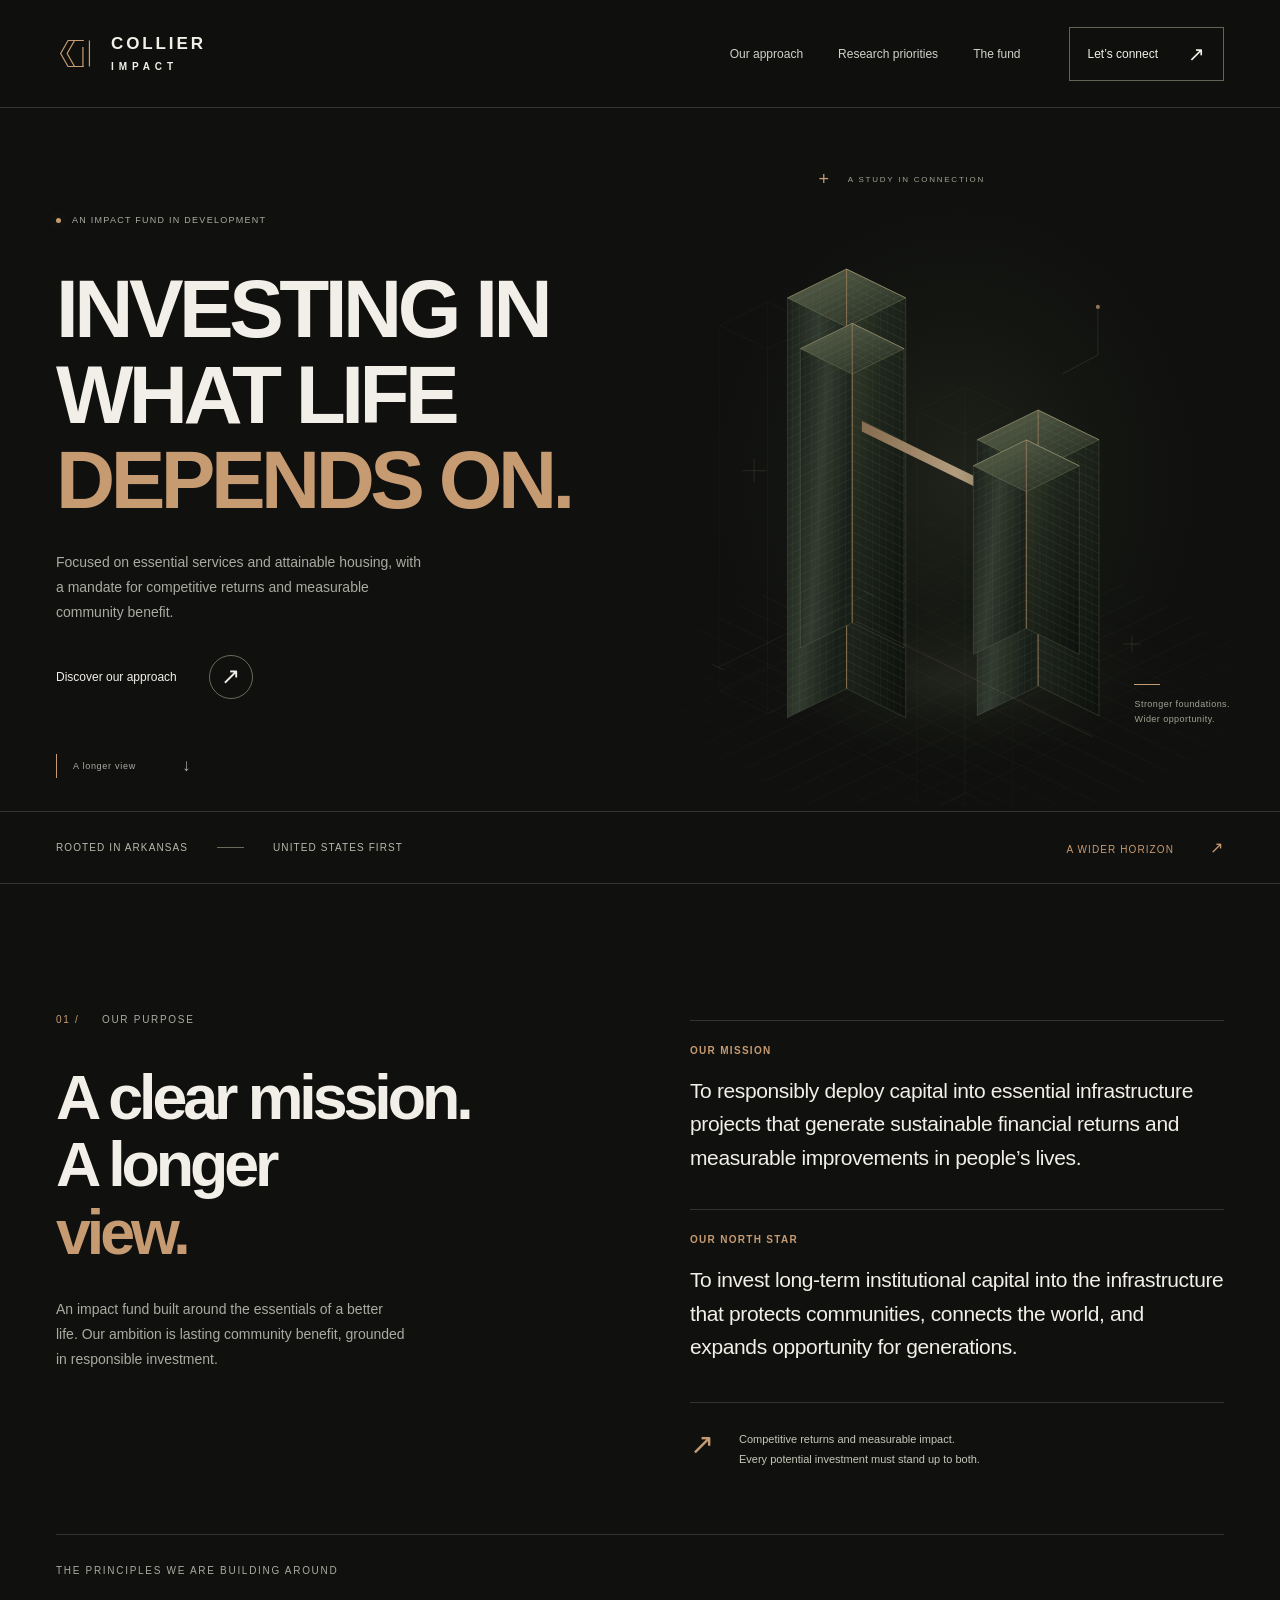
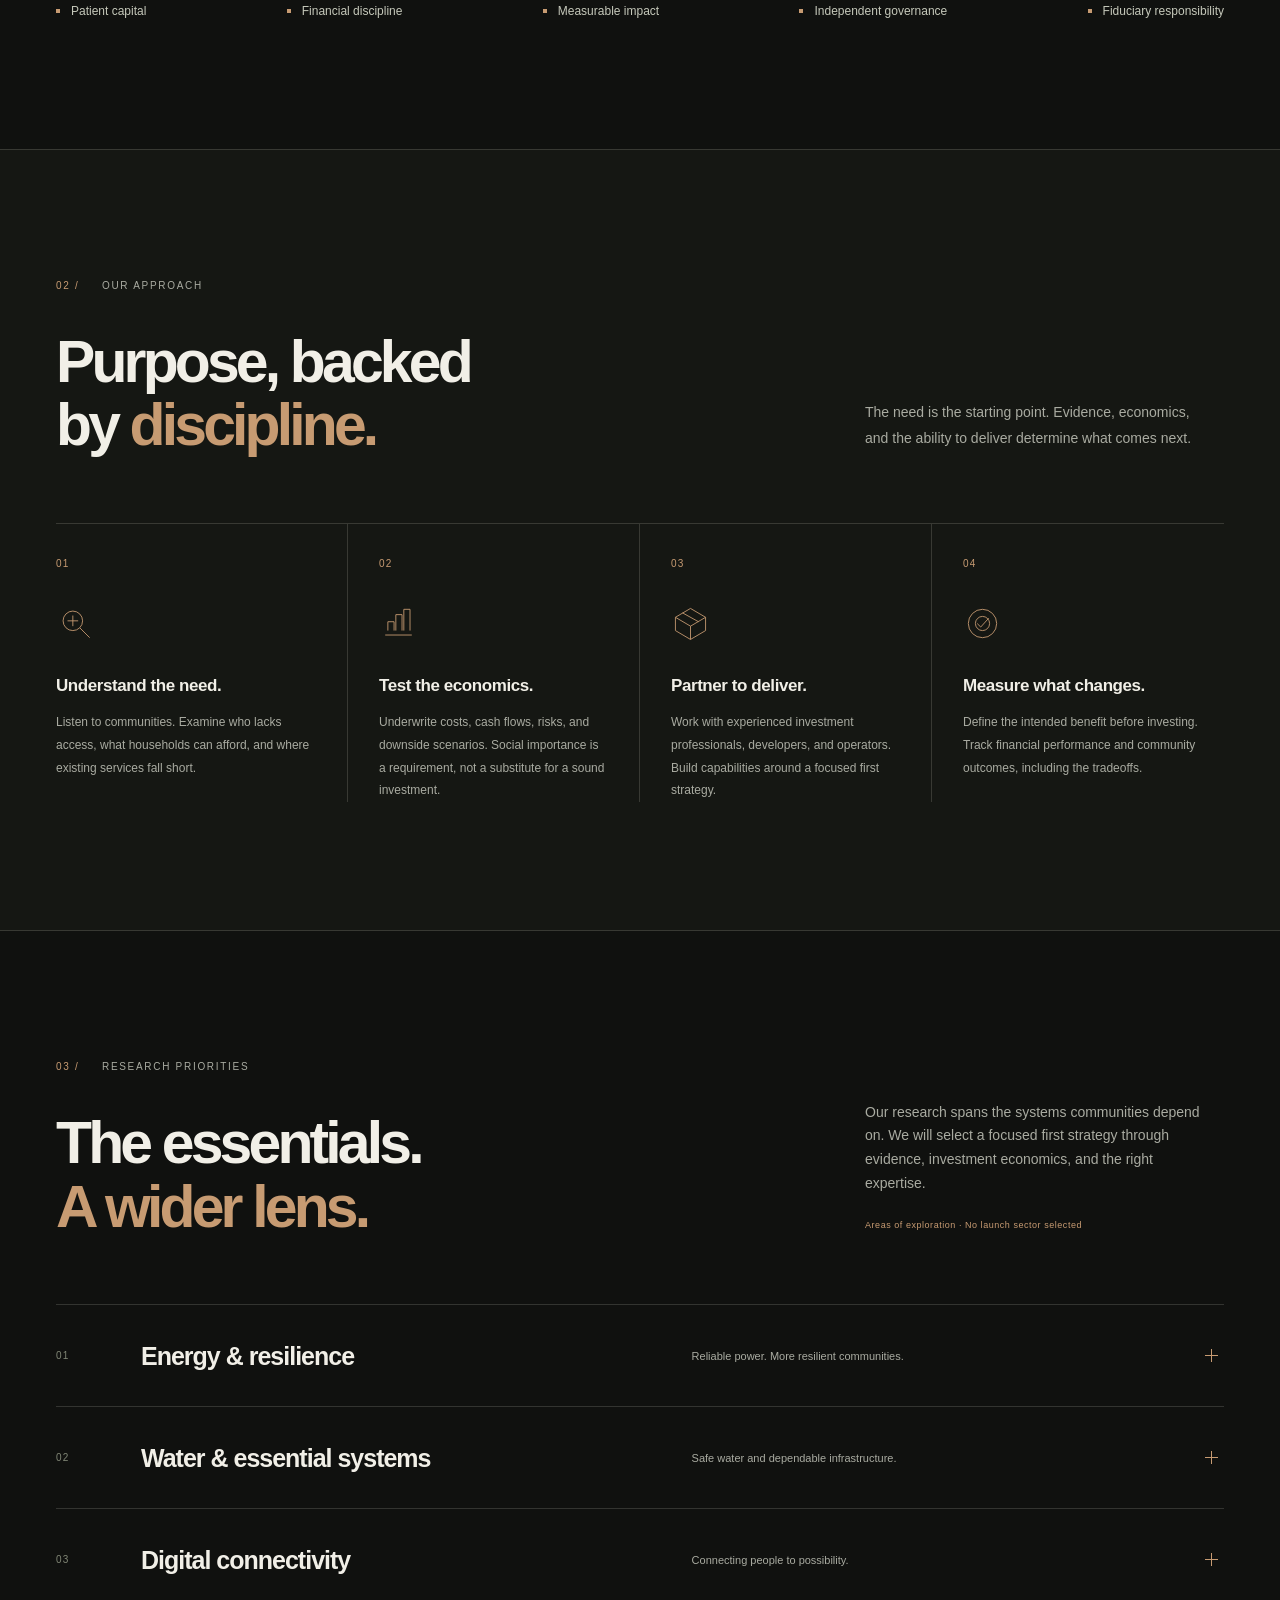
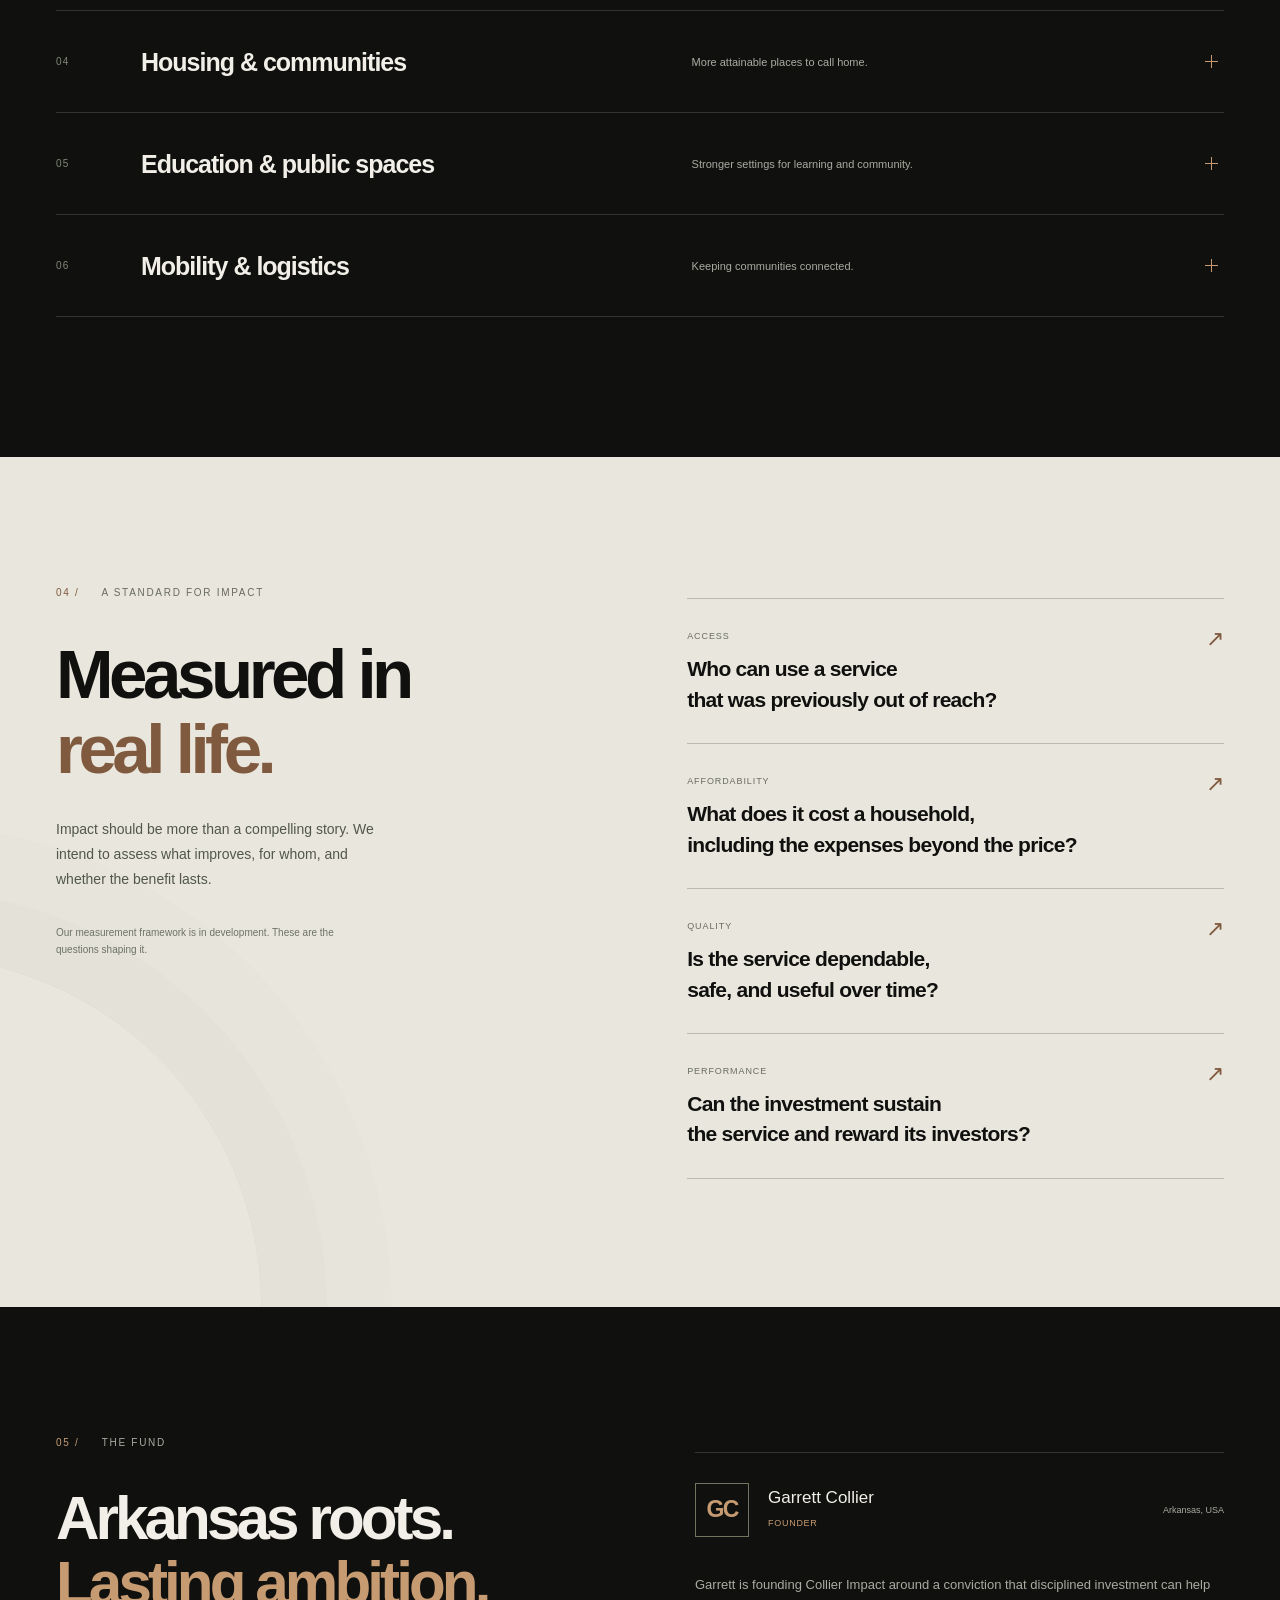
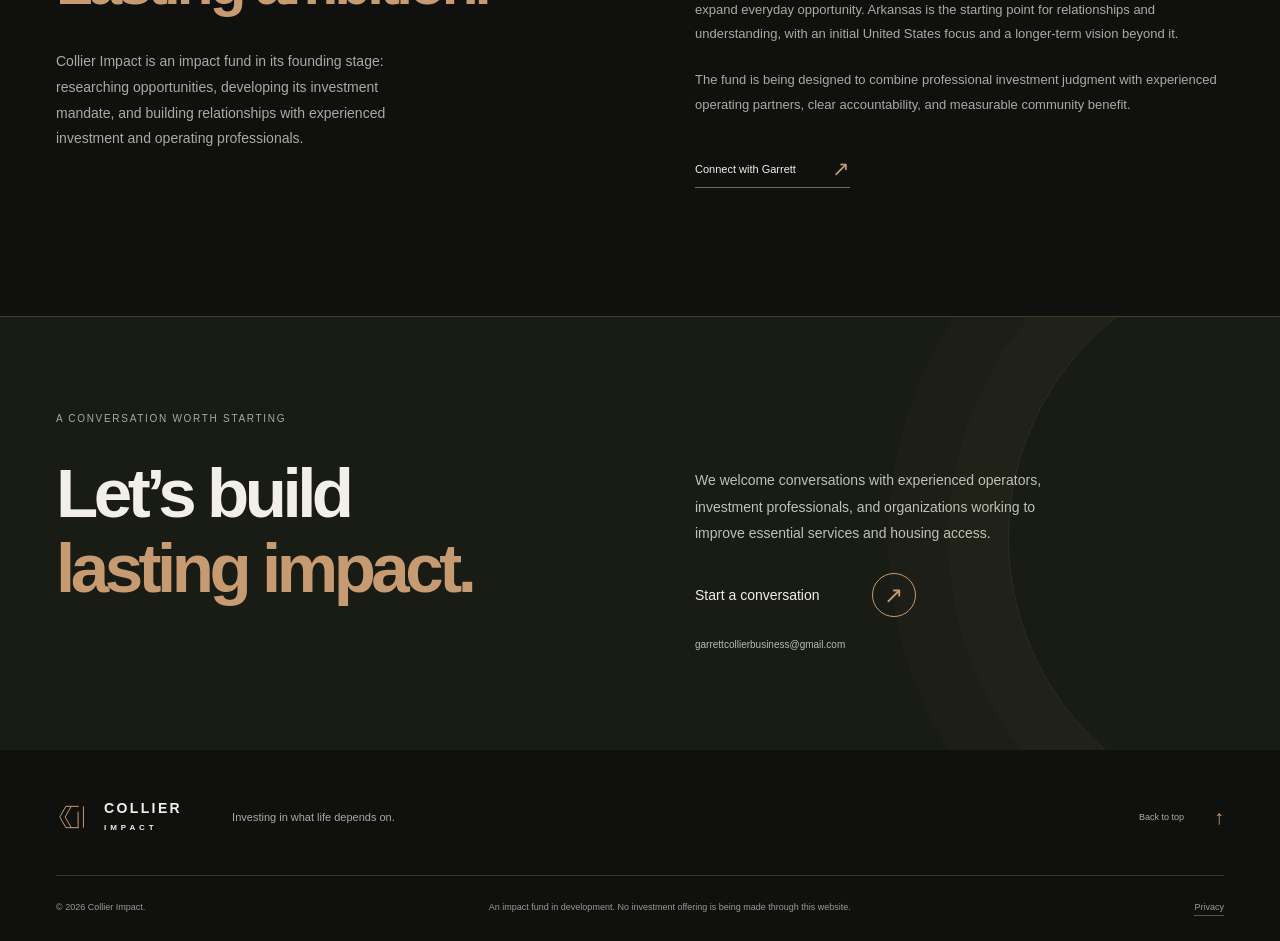
==== index.html @ ae06abd8 "Build Collier Impact website and GitHub Pages deployment" ====
<!doctype html>
<html lang="en">
<head>
  <meta charset="utf-8">
  <meta name="viewport" content="width=device-width, initial-scale=1">
  <meta name="theme-color" content="#10110f">
  <title>Collier Impact — Investing in what life depends on</title>
  <meta name="description" content="Collier Impact is an impact fund in development, focused on essential infrastructure and attainable housing, with competitive financial returns and measurable community benefit.">
  <link rel="canonical" href="https://collierimpact.com/">
  <meta property="og:type" content="website">
  <meta property="og:url" content="https://collierimpact.com/">
  <meta property="og:title" content="Collier Impact — Investing in what life depends on">
  <meta property="og:description" content="An impact fund in development. Investing in essential infrastructure and attainable housing for competitive returns and measurable impact.">
  <meta property="og:image" content="https://collierimpact.com/assets/social-card.png">
  <meta property="og:image:alt" content="Collier Impact. Investing in what life depends on.">
  <meta name="twitter:card" content="summary_large_image">
  <link rel="icon" type="image/svg+xml" href="assets/favicon.svg">
  <link rel="stylesheet" href="assets/site.css?v=3">
  <script src="assets/site.js" defer></script>
</head>
<body class="impact-fund">
  <a class="skip-link" href="#main">Skip to content</a>
  <header class="site-header">
    <div class="shell header-inner">
      <a class="brand" href="#top" aria-label="Collier Impact home">
        <svg class="brand-mark" viewBox="0 0 42 42" aria-hidden="true"><path d="M30 7H13L5 21l8 14h17M20 7l-8 14 8 14M29 14v21M36 7v28"/></svg>
        <span class="brand-name">COLLIER<span>IMPACT</span></span>
      </a>
      <button class="menu-toggle" type="button" aria-expanded="false" aria-controls="navigation"><span>Menu</span><span class="menu-lines" aria-hidden="true"></span></button>
      <nav class="navigation" id="navigation" aria-label="Main navigation">
        <a href="#approach">Our approach</a>
        <a href="#priorities">Research priorities</a>
        <a href="#firm">The fund</a>
        <a class="nav-contact" href="#connect">Let’s connect <span aria-hidden="true">↗</span></a>
      </nav>
    </div>
  </header>

  <main id="main">
    <section class="hero" id="top" aria-labelledby="hero-title">
      <div class="shell hero-layout">
        <div class="hero-copy">
          <p class="eyebrow stage-label"><span class="status-dot" aria-hidden="true"></span>An impact fund in development</p>
          <h1 id="hero-title">Investing in<br>what life<br><em>depends on.</em></h1>
          <p class="hero-description">Focused on essential services and attainable housing, with a mandate for competitive returns and measurable community benefit.</p>
          <a class="text-cta" href="#approach">Discover our approach <span class="arrow-circle" aria-hidden="true">↗</span></a>
        </div>
        <div class="hero-art" aria-hidden="true">
          <div class="art-label"><span class="tiny-cross">+</span> A STUDY IN CONNECTION</div>
          <img src="assets/connected-systems.svg" alt="" width="840" height="1000" fetchpriority="high">
          <div class="art-caption"><span>Stronger foundations.</span><span>Wider opportunity.</span></div>
        </div>
        <a class="scroll-cue" href="#conviction"><span class="scroll-line" aria-hidden="true"></span> A longer view <span aria-hidden="true">↓</span></a>
      </div>
    </section>

    <div class="geography-strip"><div class="shell geography-inner"><span>Rooted in Arkansas</span><span class="strip-divider" aria-hidden="true"></span><span>United States first</span><span class="strip-end">A wider horizon <span aria-hidden="true">↗</span></span></div></div>

    <section class="section conviction shell" id="conviction" aria-labelledby="conviction-title">
      <div class="section-intro reveal"><p class="eyebrow"><span class="section-index">01 /</span> Our purpose</p><h2 id="conviction-title">A clear mission.<br>A longer<br><em>view.</em></h2><p class="purpose-intro">An impact fund built around the essentials of a better life. Our ambition is lasting community benefit, grounded in responsible investment.</p></div>
      <div class="purpose-statements reveal">
        <div class="purpose-statement"><h3>Our mission</h3><p>To responsibly deploy capital into essential infrastructure projects that generate sustainable financial returns and measurable improvements in people’s lives.</p></div>
        <div class="purpose-statement"><h3>Our North Star</h3><p>To invest long-term institutional capital into the infrastructure that protects communities, connects the world, and expands opportunity for generations.</p></div>
        <div class="conviction-note"><span aria-hidden="true">↗</span><p>Competitive returns and measurable impact.<br>Every potential investment must stand up to both.</p></div>
      </div>
      <div class="principles reveal" aria-label="Founding investment principles"><p class="eyebrow">The principles we are building around</p><ul><li>Patient capital</li><li>Financial discipline</li><li>Measurable impact</li><li>Independent governance</li><li>Fiduciary responsibility</li></ul></div>
    </section>

    <section class="approach section" id="approach" aria-labelledby="approach-title">
      <div class="shell">
        <div class="section-heading reveal"><div><p class="eyebrow"><span class="section-index">02 /</span> Our approach</p><h2 id="approach-title">Purpose, backed<br>by <em>discipline.</em></h2></div><p class="section-description">The need is the starting point. Evidence, economics, and the ability to deliver determine what comes next.</p></div>
        <div class="approach-grid">
          <article class="approach-step reveal"><span class="step-number">01</span><div class="step-icon" aria-hidden="true"><svg viewBox="0 0 44 44"><circle cx="19" cy="19" r="11"/><path d="m27 27 11 11M19 13v12M13 19h12"/></svg></div><h3>Understand the need.</h3><p>Listen to communities. Examine who lacks access, what households can afford, and where existing services fall short.</p></article>
          <article class="approach-step reveal"><span class="step-number">02</span><div class="step-icon" aria-hidden="true"><svg viewBox="0 0 44 44"><path d="M7 35h30M10 30V20h7v10M19 30V12h7v18M28 30V6h7v24"/></svg></div><h3>Test the economics.</h3><p>Underwrite costs, cash flows, risks, and downside scenarios. Social importance is a requirement, not a substitute for a sound investment.</p></article>
          <article class="approach-step reveal"><span class="step-number">03</span><div class="step-icon" aria-hidden="true"><svg viewBox="0 0 44 44"><path d="m22 5 17 10v15L22 40 5 30V15ZM5 15l17 10 17-10M22 25v15M13 10l18 10"/></svg></div><h3>Partner to deliver.</h3><p>Work with experienced investment professionals, developers, and operators. Build capabilities around a focused first strategy.</p></article>
          <article class="approach-step reveal"><span class="step-number">04</span><div class="step-icon" aria-hidden="true"><svg viewBox="0 0 44 44"><circle cx="22" cy="22" r="16"/><circle cx="22" cy="22" r="8"/><path d="m16 22 4 4 9-10"/></svg></div><h3>Measure what changes.</h3><p>Define the intended benefit before investing. Track financial performance and community outcomes, including the tradeoffs.</p></article>
        </div>
      </div>
    </section>

    <section class="research section shell" id="priorities" aria-labelledby="research-title">
      <div class="section-heading reveal"><div><p class="eyebrow"><span class="section-index">03 /</span> Research priorities</p><h2 id="research-title">The essentials.<br><em>A wider lens.</em></h2></div><div class="section-description"><p>Our research spans the systems communities depend on. We will select a focused first strategy through evidence, investment economics, and the right expertise.</p><span class="small-note">Areas of exploration · No launch sector selected</span></div></div>
      <div class="priority-list reveal">
        <details class="priority"><summary><span class="priority-number">01</span><h3>Energy &amp; resilience</h3><span class="priority-description">Reliable power. More resilient communities.</span><span class="expand-icon" aria-hidden="true"></span></summary><div class="priority-detail"><p>Exploring energy and grid-support assets that can improve reliability, strengthen resilience, and make essential power more accessible.</p><p><span>Potential impact measures</span>Service continuity, household energy burden, and access to reliable electricity.</p></div></details>
        <details class="priority"><summary><span class="priority-number">02</span><h3>Water &amp; essential systems</h3><span class="priority-description">Safe water and dependable infrastructure.</span><span class="expand-icon" aria-hidden="true"></span></summary><div class="priority-detail"><p>Examining drinking water, wastewater, stormwater, and resilience systems, with attention to the operating and contracting models that support lasting service.</p><p><span>Potential impact measures</span>Households served, service quality, system reliability, and customer costs.</p></div></details>
        <details class="priority"><summary><span class="priority-number">03</span><h3>Digital connectivity</h3><span class="priority-description">Connecting people to possibility.</span><span class="expand-icon" aria-hidden="true"></span></summary><div class="priority-detail"><p>Researching broadband and related connectivity infrastructure that can close service gaps and connect households to work, education, and opportunity.</p><p><span>Potential impact measures</span>Previously unserved households connected, service affordability, and reliable performance.</p></div></details>
        <details class="priority"><summary><span class="priority-number">04</span><h3>Housing &amp; communities</h3><span class="priority-description">More attainable places to call home.</span><span class="expand-icon" aria-hidden="true"></span></summary><div class="priority-detail"><p>Testing approaches to attainable housing, including rehabilitation, repeatable home designs, and practical construction methods, against local household purchasing capacity.</p><p><span>Potential impact measures</span>Total cost of ownership, access to homeownership, housing quality, and household affordability.</p></div></details>
        <details class="priority"><summary><span class="priority-number">05</span><h3>Education &amp; public spaces</h3><span class="priority-description">Stronger settings for learning and community.</span><span class="expand-icon" aria-hidden="true"></span></summary><div class="priority-detail"><p>Considering education, school safety, and community infrastructure where viable partnerships can support better, more dependable places to learn and gather.</p><p><span>Potential impact measures</span>Access, facility condition, service continuity, and clearly defined safety improvements.</p></div></details>
        <details class="priority"><summary><span class="priority-number">06</span><h3>Mobility &amp; logistics</h3><span class="priority-description">Keeping communities connected.</span><span class="expand-icon" aria-hidden="true"></span></summary><div class="priority-detail"><p>Exploring transportation and logistics infrastructure that connects people, essential goods, and economic activity, with careful attention to scale and delivery requirements.</p><p><span>Potential impact measures</span>Service access, reliability, travel or delivery costs, and connections to essential destinations.</p></div></details>
      </div>
    </section>

    <section class="outcomes section" aria-labelledby="outcomes-title">
      <div class="shell outcomes-layout">
        <div class="reveal"><p class="eyebrow"><span class="section-index">04 /</span> A standard for impact</p><h2 id="outcomes-title">Measured in<br><em>real life.</em></h2><p class="outcomes-intro">Impact should be more than a compelling story. We intend to assess what improves, for whom, and whether the benefit lasts.</p><p class="outcomes-footnote">Our measurement framework is in development. These are the questions shaping it.</p></div>
        <div class="outcome-list reveal">
          <div class="outcome"><span>Access</span><h3>Who can use a service<br>that was previously out of reach?</h3><span aria-hidden="true">↗</span></div>
          <div class="outcome"><span>Affordability</span><h3>What does it cost a household,<br>including the expenses beyond the price?</h3><span aria-hidden="true">↗</span></div>
          <div class="outcome"><span>Quality</span><h3>Is the service dependable,<br>safe, and useful over time?</h3><span aria-hidden="true">↗</span></div>
          <div class="outcome"><span>Performance</span><h3>Can the investment sustain<br>the service and reward its investors?</h3><span aria-hidden="true">↗</span></div>
        </div>
      </div>
    </section>

    <section class="firm section shell" id="firm" aria-labelledby="firm-title">
      <div class="firm-intro reveal"><p class="eyebrow"><span class="section-index">05 /</span> The fund</p><h2 id="firm-title">Arkansas roots.<br><em>Lasting ambition.</em></h2><p>Collier Impact is an impact fund in its founding stage: researching opportunities, developing its investment mandate, and building relationships with experienced investment and operating professionals.</p></div>
      <div class="founder reveal"><div class="founder-top"><span class="founder-monogram" aria-hidden="true">GC</span><div><p class="founder-name">Garrett Collier</p><p class="founder-role">Founder</p></div><span class="founder-location">Arkansas, USA</span></div><p>Garrett is founding Collier Impact around a conviction that disciplined investment can help expand everyday opportunity. Arkansas is the starting point for relationships and understanding, with an initial United States focus and a longer-term vision beyond it.</p><p>The fund is being designed to combine professional investment judgment with experienced operating partners, clear accountability, and measurable community benefit.</p><a class="inline-link" href="mailto:garrettcollierbusiness@gmail.com?subject=Collier%20Impact%20%E2%80%94%20Introduction">Connect with Garrett <span aria-hidden="true">↗</span></a></div>
    </section>

    <section class="connect" id="connect" aria-labelledby="connect-title"><div class="shell connect-inner reveal"><div><p class="eyebrow">A conversation worth starting</p><h2 id="connect-title">Let’s build<br><em>lasting impact.</em></h2></div><div class="connect-copy"><p>We welcome conversations with experienced operators, investment professionals, and organizations working to improve essential services and housing access.</p><a class="text-cta" href="mailto:garrettcollierbusiness@gmail.com?subject=Collier%20Impact%20%E2%80%94%20Introduction">Start a conversation <span class="arrow-circle" aria-hidden="true">↗</span></a><a class="contact-address" href="mailto:garrettcollierbusiness@gmail.com">garrettcollierbusiness@gmail.com</a></div></div></section>
  </main>

  <footer class="site-footer"><div class="shell"><div class="footer-top"><a class="brand" href="#top" aria-label="Collier Impact home"><svg class="brand-mark" viewBox="0 0 42 42" aria-hidden="true"><path d="M30 7H13L5 21l8 14h17M20 7l-8 14 8 14M29 14v21M36 7v28"/></svg><span class="brand-name">COLLIER<span>IMPACT</span></span></a><p>Investing in what life depends on.</p><a class="back-top" href="#top">Back to top <span aria-hidden="true">↑</span></a></div><div class="footer-bottom"><p>© <span data-year>2026</span> Collier Impact.</p><p>An impact fund in development. No investment offering is being made through this website.</p><a href="privacy.html">Privacy</a></div></div></footer>
</body>
</html>
---- assets/site.css ----
@charset "UTF-8";

:root{--bg:#10110f;--panel:#151713;--paper:#e9e6dd;--text:#f1efe7;--muted:#a9aba1;--accent:#c79b72;--line:rgba(235,235,217,.16);--serif:Georgia,"Times New Roman",serif;--sans:"Helvetica Neue",Helvetica,Arial,sans-serif;--shell:1280px}
*{box-sizing:border-box}html{scroll-behavior:smooth;scroll-padding-top:105px}body{margin:0;background:var(--bg);color:var(--text);font-family:var(--sans);font-size:16px;-webkit-font-smoothing:antialiased}::selection{background:var(--accent);color:var(--bg)}a{color:inherit;text-decoration:none}button{font:inherit}button,a,summary{-webkit-tap-highlight-color:transparent}button:focus-visible,a:focus-visible,summary:focus-visible{outline:2px solid var(--accent);outline-offset:7px}img,svg{display:block;max-width:100%}p,h1,h2,h3{margin-top:0}p{line-height:1.7}h1,h2{font-family:var(--serif);font-weight:400;letter-spacing:-.055em}h1 em,h2 em{font-weight:400;color:var(--accent)}h2{font-size:clamp(46px,4.6vw,68px);line-height:1.08;margin-bottom:0}h3{font-weight:400}a,button{touch-action:manipulation}.shell{width:min(var(--shell),calc(100% - 112px));margin-inline:auto}.section{padding-block:128px}.eyebrow{font-size:10px;font-weight:500;line-height:1.6;letter-spacing:.17em;text-transform:uppercase;color:var(--muted);margin-bottom:36px}.section-index{color:var(--accent);margin-right:18px}.skip-link{position:fixed;top:12px;left:12px;z-index:100;background:var(--paper);color:var(--bg);padding:14px 20px;transform:translateY(-160%)}.skip-link:focus{transform:translateY(0)}

.site-header{height:108px;position:sticky;top:0;z-index:30;background:rgba(16,17,15,.96);border-bottom:1px solid var(--line);transition:height .25s,background .25s}.header-inner{height:100%;display:flex;align-items:center;justify-content:space-between}.brand{display:inline-flex;gap:16px;align-items:center;flex-shrink:0}.brand-mark{width:39px;height:39px;fill:none;stroke:var(--accent);stroke-width:1.3;stroke-linejoin:miter}.brand-name{font-size:17px;font-weight:500;letter-spacing:.17em;line-height:1.1}.brand-name>span{display:block;font-size:10px;letter-spacing:.49em;margin-top:7px}.navigation{display:flex;align-items:center;gap:35px;font-size:12px}.navigation>a{color:#d1d1c8;transition:color .2s}.navigation>a:hover,.navigation>a[aria-current="location"]{color:var(--accent)}.navigation .nav-contact{border:1px solid #626456;padding:14px 18px;color:var(--text);margin-left:13px;display:flex;gap:30px;align-items:center}.nav-contact:hover{border-color:var(--accent)}.nav-contact span{font-size:20px;font-weight:300}.menu-toggle{display:none}

.hero{position:relative;overflow:hidden}.hero-layout{display:grid;grid-template-columns:1.06fr 1fr;position:relative;min-height:765px}.hero-copy{position:relative;z-index:2;padding-top:70px;padding-bottom:110px}.stage-label{display:flex;align-items:center;gap:11px;font-size:9px;letter-spacing:.14em;margin-bottom:39px}.status-dot{width:5px;height:5px;border-radius:50%;background:var(--accent);box-shadow:0 0 12px #c79b7240}.hero h1{font-size:clamp(74px,7.4vw,108px);line-height:1.025;margin:0 0 29px;letter-spacing:-.055em}.hero h1 em{color:var(--text)}.hero-description{font-size:15px;line-height:1.8;max-width:412px;color:var(--muted);margin-bottom:31px}.text-cta{display:inline-flex;align-items:center;justify-content:space-between;gap:32px;font-size:12px;line-height:1.5;font-weight:500;min-height:48px}.arrow-circle{display:grid;place-items:center;flex-shrink:0;width:44px;height:44px;border:1px solid #6a6b5a;border-radius:50%;font-size:23px;font-weight:300;transition:background .2s,color .2s,transform .2s}.text-cta:hover .arrow-circle{background:var(--accent);border-color:var(--accent);color:var(--bg);transform:rotate(45deg)}.hero-art{position:absolute;right:-70px;top:9px;width:59%;height:calc(100% - 15px);overflow:hidden}.hero-art:after{content:"";position:absolute;inset:0;background:linear-gradient(90deg,var(--bg) 0%,transparent 18%,transparent 90%,var(--bg) 100%);pointer-events:none}.hero-art img{width:100%;height:100%;object-fit:contain;opacity:.94}.art-label{position:absolute;top:52px;left:31%;font-size:8px;letter-spacing:.22em;color:#9fa291;display:flex;align-items:center;gap:17px;z-index:1}.tiny-cross{color:var(--accent);font-size:18px;font-weight:200}.art-caption{position:absolute;bottom:81px;right:64px;display:grid;gap:5px;font-size:9px;letter-spacing:.05em;color:#a1a391;z-index:1}.art-caption:before{content:"";width:26px;height:1px;background:var(--accent);margin-bottom:9px}.scroll-cue{position:absolute;bottom:33px;left:0;display:flex;align-items:center;gap:16px;color:var(--muted);font-size:9px;letter-spacing:.08em;z-index:3}.scroll-cue>span:last-child{font-size:17px;margin-left:30px}.scroll-line{width:1px;height:24px;background:var(--accent)}.geography-strip{border-block:1px solid var(--line)}.geography-inner{display:flex;align-items:center;gap:29px;padding-block:26px;color:#b7b9ab;font-size:10px;letter-spacing:.11em;text-transform:uppercase}.strip-divider{width:27px;height:1px;background:#686d59}.strip-end{margin-left:auto;color:var(--accent)}.strip-end>span{margin-left:32px;font-size:16px}

.conviction{display:grid;grid-template-columns:1fr 1fr;gap:100px}.conviction h2{font-size:clamp(48px,4.9vw,71px)}.conviction-copy{padding-top:54px;padding-left:12px;max-width:530px}.conviction-copy>p{color:var(--muted);font-size:14px;line-height:1.85;margin-bottom:25px}.conviction-copy .lead{font-size:21px;line-height:1.6;color:var(--text);margin-bottom:28px}.conviction-note{border-top:1px solid var(--line);padding-top:27px;margin-top:38px;display:flex;gap:25px;align-items:flex-start}.conviction-note>span{color:var(--accent);font-size:29px;line-height:1}.conviction-note>p{font-size:11px;line-height:1.8;margin-bottom:0;color:#c6c8ba}.approach{background:var(--panel);border-block:1px solid var(--line)}.section-heading{display:flex;justify-content:space-between;align-items:flex-end;gap:80px;margin-bottom:66px}.section-description{max-width:351px;color:var(--muted);font-size:14px;line-height:1.85;margin:0 8px 5px 0}.section-description p{margin-bottom:21px}.approach-grid{display:grid;grid-template-columns:repeat(4,1fr);border-top:1px solid var(--line)}.approach-step{position:relative;padding:29px 31px 0;border-right:1px solid var(--line)}.approach-step:first-child{padding-left:0}.approach-step:last-child{border-right:0;padding-right:0}.step-number{font-size:10px;color:var(--accent);letter-spacing:.12em}.step-icon{height:105px;display:flex;align-items:center}.step-icon svg{width:39px;height:39px;stroke:var(--accent);stroke-width:1;fill:none}.approach-step h3{font-size:17px;letter-spacing:-.025em;margin-bottom:15px}.approach-step p{font-size:12px;line-height:1.9;color:var(--muted);margin-bottom:0}.small-note{display:block;font-size:9px;letter-spacing:.06em;color:var(--accent)}

.research{padding-bottom:140px}.priority-list{border-top:1px solid var(--line)}.priority{border-bottom:1px solid var(--line)}.priority summary{display:grid;grid-template-columns:65px 1.1fr 1fr 30px;align-items:center;gap:20px;list-style:none;cursor:pointer;min-height:101px;padding:18px 0;transition:color .2s}.priority summary::-webkit-details-marker{display:none}.priority summary::marker{content:""}.priority-number{font-size:10px;letter-spacing:.12em;color:#818776}.priority h3{font-family:var(--serif);font-size:29px;letter-spacing:-.03em;line-height:1.2;margin:0}.priority-description{font-size:11px;color:var(--muted);justify-self:start}.expand-icon{width:25px;height:25px;position:relative;justify-self:end}.expand-icon:before,.expand-icon:after{content:"";position:absolute;left:6px;right:6px;top:12px;height:1px;background:var(--accent);transition:transform .25s}.expand-icon:after{transform:rotate(90deg)}.priority[open] .expand-icon:after{transform:rotate(0)}.priority[open] h3,.priority summary:hover h3{color:var(--accent)}.priority-detail{padding:0 70px 32px 85px;display:grid;grid-template-columns:1.1fr 1fr;gap:60px}.priority-detail p{font-size:13px;line-height:1.8;color:var(--muted);margin-bottom:0;max-width:420px}.priority-detail p>span{display:block;font-size:9px;text-transform:uppercase;letter-spacing:.12em;color:var(--accent);margin-bottom:9px}

.outcomes{background:var(--paper);color:var(--bg);position:relative;overflow:hidden}.outcomes:before{content:"";position:absolute;width:700px;height:700px;border-radius:50%;border:1px solid #10110f0b;left:-440px;bottom:-350px;box-shadow:0 0 0 65px #10110f03,0 0 0 130px #10110f02;pointer-events:none}.outcomes-layout{display:grid;grid-template-columns:1fr 1.05fr;gap:120px;position:relative}.outcomes .eyebrow{color:#686c5f}.outcomes .section-index{color:#805a3e}.outcomes h2{font-size:clamp(60px,5.4vw,79px)}.outcomes h2 em{color:#805a3e}.outcomes-intro{max-width:343px;font-size:14px;line-height:1.8;color:#51574a;margin-top:30px;margin-bottom:32px}.outcomes-footnote{font-size:10px;line-height:1.7;color:#6d7266;max-width:290px}.outcome-list{border-top:1px solid #10110f35;margin-top:13px}.outcome{padding:26px 0 28px;border-bottom:1px solid #10110f35;position:relative}.outcome>span:first-child{font-size:9px;letter-spacing:.1em;text-transform:uppercase;color:#686d60}.outcome h3{font-family:var(--serif);font-size:23px;line-height:1.4;letter-spacing:-.02em;margin:11px 24px 0 0}.outcome>span:last-child{position:absolute;right:0;top:27px;font-size:22px;color:#805a3e}

.firm{display:grid;grid-template-columns:1fr 1fr;gap:110px}.firm-intro>p:last-child{font-size:14px;color:var(--muted);max-width:350px;line-height:1.85;margin-top:32px;margin-bottom:0}.firm h2{font-size:clamp(48px,4.7vw,68px)}.founder{border-top:1px solid var(--line);padding-top:30px;margin-top:17px}.founder-top{display:flex;align-items:center;gap:19px;margin-bottom:36px}.founder-monogram{width:54px;height:54px;border:1px solid #70745f;display:grid;place-items:center;color:var(--accent);font-family:var(--serif);font-size:23px;letter-spacing:-.08em;flex-shrink:0}.founder-name{font-size:17px;line-height:1.2;margin-bottom:8px}.founder-role{font-size:9px;letter-spacing:.08em;text-transform:uppercase;color:var(--accent);margin:0}.founder-location{margin-left:auto;font-size:9px;color:var(--muted)}.founder>p{font-size:13px;color:var(--muted);line-height:1.9;margin-bottom:21px}.inline-link{font-size:11px;display:inline-flex;gap:36px;align-items:center;margin-top:13px;padding-block:6px;border-bottom:1px solid #6a6b5a}.inline-link span{font-size:21px;color:var(--accent)}.inline-link:hover{color:var(--accent)}.connect{background:#191c15;border-top:1px solid var(--line);position:relative;overflow:hidden}.connect:before{content:"";position:absolute;width:560px;height:560px;border:1px solid #b19c7520;border-radius:50%;right:-290px;top:-60px;box-shadow:0 0 0 60px #b19c7506,0 0 0 120px #b19c7505;pointer-events:none}.connect-inner{padding-block:94px 100px;display:grid;grid-template-columns:1fr 1fr;gap:110px;position:relative}.connect h2{font-size:clamp(54px,5.4vw,78px)}.connect .eyebrow{margin-bottom:29px}.connect-copy{padding-top:56px}.connect-copy>p{font-size:14px;line-height:1.9;max-width:390px;color:#bec2b2;margin-bottom:24px}.connect .text-cta{font-size:14px;gap:52px}.connect .arrow-circle{border-color:var(--accent);color:var(--accent)}.connect .text-cta:hover .arrow-circle{color:var(--bg)}.contact-address{display:block;margin-top:20px;font-size:10px;color:#b8bcad;overflow-wrap:anywhere}.contact-address:hover{color:var(--accent)}

.site-footer{padding:51px 0 25px}.footer-top{display:flex;align-items:center;gap:50px;padding-bottom:42px;border-bottom:1px solid var(--line)}.footer-top>.brand .brand-mark{width:32px;height:32px}.footer-top>.brand .brand-name{font-size:14px}.footer-top>.brand .brand-name>span{font-size:8px}.footer-top>p{font-size:11px;color:var(--muted);margin:0}.back-top{font-size:9px;color:var(--muted);margin-left:auto;display:flex;gap:30px;align-items:center}.back-top span{color:var(--accent);font-size:20px}.footer-bottom{display:flex;align-items:flex-start;justify-content:space-between;gap:35px;padding-top:24px;color:#979d8c;font-size:9px;line-height:1.7}.footer-bottom>p{margin:0}.footer-bottom>p:nth-child(2){max-width:460px}.footer-bottom>a{border-bottom:1px solid #505645}.footer-bottom>a:hover{color:var(--accent)}.js .reveal{opacity:0;transform:translateY(18px);transition:opacity .7s ease,transform .7s ease}.js .reveal.is-visible{opacity:1;transform:none}

.document-main{max-width:740px;padding-block:95px 120px;min-height:70vh}.document-main h1{font-size:clamp(48px,6vw,76px);line-height:1.1;margin-bottom:35px}.document-main h2{font-family:var(--sans);letter-spacing:-.02em;font-size:21px;margin-top:40px;margin-bottom:17px}.document-main p{color:var(--muted);font-size:14px;line-height:1.9}.document-main p a{color:var(--text);text-decoration:underline;text-underline-offset:4px}.document-main .eyebrow{font-size:10px}.document-main .return-link{font-size:12px;color:var(--accent)}

@media(min-width:1600px){.hero-layout{min-height:850px}.hero-copy{padding-top:96px}.hero h1{font-size:115px}.hero-art{right:-100px}.hero-description{font-size:16px;max-width:450px}.hero-copy .stage-label{margin-bottom:46px}.art-label{top:75px}}
@media(max-width:1150px){.shell{width:calc(100% - 80px)}.navigation{gap:22px}.navigation .nav-contact{margin-left:0;gap:18px}.hero-layout{min-height:710px}.hero-copy{padding-top:61px}.hero h1{font-size:85px}.hero-description{max-width:365px;font-size:14px}.hero-art{width:59%;right:-65px;opacity:.88}.art-label{font-size:7px;left:34%}.art-caption{right:37px;bottom:88px}.section{padding-block:100px}.conviction{gap:60px}.conviction-copy{padding-top:40px}.section-heading{gap:55px}.section-description{max-width:300px}.approach-step{padding-inline:22px}.approach-step h3{font-size:15px}.approach-step p{font-size:11px}.priority summary{grid-template-columns:44px 1.1fr 1fr 24px;gap:17px}.priority h3{font-size:25px}.priority-description{font-size:10px}.priority-detail{padding-left:61px;gap:36px}.outcomes-layout,.firm,.connect-inner{gap:65px}.outcome h3{font-size:21px}.founder-location{display:none}.footer-top{gap:35px}}
@media(max-width:850px){.shell{width:calc(100% - 48px)}.site-header{height:86px}.brand-name{font-size:15px}.brand-mark{width:35px;height:35px}.brand-name>span{font-size:8px}.navigation{gap:17px;font-size:10px}.navigation .nav-contact{padding:11px 12px;gap:14px}.hero-layout{min-height:665px}.hero h1{font-size:72px}.hero-copy{padding-top:56px;max-width:450px}.hero-description{max-width:325px;font-size:13px}.hero-art{right:-110px;width:65%;top:25px;opacity:.65}.hero-art:after{background:linear-gradient(90deg,var(--bg),transparent 38%,transparent 80%,var(--bg))}.art-label{left:40%;top:25px}.art-caption{right:100px;bottom:60px}.stage-label{font-size:8px;letter-spacing:.08em}.conviction{gap:40px}.conviction h2{font-size:48px}.conviction-copy{padding-left:0;padding-top:51px}.conviction-copy .lead{font-size:18px}.conviction-copy>p{font-size:12px}.section-heading{gap:35px}.section-description{max-width:270px;font-size:12px}.approach-grid{grid-template-columns:repeat(2,1fr)}.approach-step{padding:28px 28px 30px!important}.approach-step:nth-child(2n){border-right:0}.approach-step:nth-child(odd){padding-left:0!important}.approach-step:nth-child(n+3){border-top:1px solid var(--line);padding-bottom:0!important}.approach-step h3{font-size:17px}.approach-step p{font-size:12px;max-width:280px}.step-icon{height:83px}.priority summary{grid-template-columns:35px 1fr 24px;min-height:91px}.priority h3{font-size:27px}.priority-description{display:none}.priority-detail{padding-left:52px;padding-right:30px;grid-template-columns:1fr;gap:20px}.priority-detail p{max-width:100%}.outcomes-layout{gap:45px;grid-template-columns:1fr 1fr}.outcomes h2{font-size:60px}.outcome h3{font-size:19px}.outcome h3 br{display:none}.outcomes-intro{font-size:13px}.firm{gap:45px}.firm h2{font-size:48px}.firm-intro>p:last-child{font-size:13px}.founder-top{gap:12px}.founder-name{font-size:16px}.founder-monogram{width:44px;height:44px;font-size:20px}.connect-inner{gap:45px;padding-block:80px}.connect h2{font-size:61px}.connect-copy{padding-top:45px}.connect-copy>p{font-size:13px}.footer-top>p{max-width:170px;line-height:1.7}.footer-bottom>p:nth-child(2){max-width:340px}}
@media(max-width:640px){html{scroll-padding-top:84px}.shell{width:calc(100% - 40px)}.site-header{height:78px}.brand{gap:12px}.brand-mark{width:32px;height:32px}.brand-name{font-size:14px}.brand-name>span{font-size:8px;letter-spacing:.43em}.menu-toggle{display:flex;align-items:center;gap:15px;color:var(--text);border:0;background:none;padding:12px 0 12px 12px;font-size:11px;cursor:pointer}.menu-lines{position:relative;width:23px;height:15px}.menu-lines:before,.menu-lines:after{content:"";position:absolute;left:0;width:23px;height:1px;background:var(--accent);transition:transform .2s,top .2s}.menu-lines:before{top:3px}.menu-lines:after{top:11px}.menu-toggle[aria-expanded="true"] .menu-lines:before{top:7px;transform:rotate(45deg)}.menu-toggle[aria-expanded="true"] .menu-lines:after{top:7px;transform:rotate(-45deg)}.navigation{display:none;position:absolute;left:0;right:0;top:77px;background:#151713;border-bottom:1px solid #626653;padding:22px 20px 30px;align-items:stretch;gap:0;font-size:15px;box-shadow:0 18px 28px #0003}.navigation.is-open{display:flex;flex-direction:column}.navigation>a{padding:16px 0}.navigation .nav-contact{margin-top:14px;padding:13px 17px;justify-content:space-between}.hero-layout{display:block;min-height:0;padding-bottom:37px}.hero-copy{padding-top:41px;padding-bottom:0;max-width:100%}.stage-label{font-size:7.5px;letter-spacing:.09em;margin-bottom:31px;gap:9px}.hero h1{font-size:clamp(62px,15.7vw,92px);line-height:1.04;position:relative;z-index:2;margin-bottom:25px}.hero-description{font-size:13px;max-width:350px;line-height:1.85;margin-bottom:24px;position:relative;z-index:2}.text-cta{gap:31px}.hero-art{position:relative;right:auto;top:auto;width:100%;height:385px;margin-top:-13px;opacity:1;isolation:isolate}.hero-art img{object-fit:cover;object-position:center 52%;height:490px;position:absolute;top:-55px}.hero-art:after{background:linear-gradient(0deg,var(--bg),transparent 12%,transparent 82%,var(--bg))}.art-label{left:0;top:26px;font-size:6px;gap:12px}.art-caption{right:0;bottom:39px;font-size:8px}.scroll-cue{position:relative;bottom:auto;left:auto;margin-top:2px;font-size:8px;gap:11px}.scroll-line{height:20px}.scroll-cue>span:last-child{margin-left:auto}.geography-inner{padding-block:22px;gap:14px;justify-content:space-between;font-size:7px;letter-spacing:.07em}.strip-divider{width:15px}.strip-end{margin-left:0}.strip-end>span{margin-left:8px;font-size:12px}.section{padding-block:76px}.eyebrow{font-size:9px;margin-bottom:27px}.section-index{margin-right:12px}.conviction{display:block}.conviction h2{font-size:52px}.conviction-copy{padding-top:34px;max-width:100%}.conviction-copy .lead{font-size:19px;max-width:400px}.conviction-copy>p{font-size:13px;max-width:480px}.conviction-note{margin-top:27px;padding-top:23px}.conviction-note>p{font-size:10px}.section-heading{display:block;margin-bottom:36px}h2{font-size:49px}.section-description{max-width:100%;margin-top:27px;font-size:13px;line-height:1.8}.approach-step{padding:23px 15px 25px!important}.approach-step:nth-child(even){padding-right:0!important;padding-left:22px!important}.approach-step h3{font-size:15px;line-height:1.4;max-width:140px;margin-bottom:12px}.approach-step p{font-size:11px;line-height:1.85}.step-icon{height:80px}.step-icon svg{width:33px;height:33px}.small-note{font-size:8px}.priority summary{grid-template-columns:23px 1fr 20px;gap:13px;min-height:89px}.priority h3{font-size:24px;max-width:280px}.priority-number{font-size:8px}.priority-detail{padding:0 15px 26px 36px;gap:18px}.priority-detail p{font-size:12px}.expand-icon{width:20px}.expand-icon:before,.expand-icon:after{left:4px;right:4px}.outcomes-layout{display:block}.outcomes h2{font-size:64px}.outcomes-intro{font-size:14px;max-width:100%;margin-top:25px;margin-bottom:21px}.outcomes-footnote{max-width:310px;font-size:10px}.outcome-list{margin-top:39px}.outcome{padding-block:22px 24px}.outcome h3{font-size:23px;line-height:1.35}.outcome>span:first-child{font-size:8px}.outcome>span:last-child{top:23px}.firm{display:block}.firm h2{font-size:49px}.firm-intro>p:last-child{max-width:100%;font-size:13px;margin-top:26px}.founder{margin-top:37px;padding-top:24px}.founder-top{gap:16px;margin-bottom:25px}.founder-monogram{width:49px;height:49px}.founder-name{font-size:18px}.founder-location{display:block;font-size:8px}.founder>p{font-size:13px}.connect-inner{display:block;padding-block:66px 72px}.connect h2{font-size:64px}.connect-copy{padding-top:30px}.connect-copy>p{font-size:13px;max-width:450px}.connect .text-cta{gap:45px}.contact-address{font-size:10px}.site-footer{padding-top:38px}.footer-top{flex-wrap:wrap;gap:23px;padding-bottom:27px}.footer-top>p{order:3;max-width:100%;width:100%;font-size:10px}.back-top{gap:16px}.footer-bottom{display:grid;grid-template-columns:1fr auto;gap:18px;font-size:8px}.footer-bottom>p:nth-child(2){order:3;grid-column:1/-1;max-width:340px}.document-main{padding-block:65px 75px;min-height:65vh}.document-main h1{font-size:57px}.document-main h2{font-size:20px}.document-main p{font-size:13px}.document-header .header-inner>a:last-child{font-size:11px;color:var(--muted)}}
@media(prefers-reduced-motion:reduce){html{scroll-behavior:auto}*,*:before,*:after{animation:none!important;transition:none!important}.js .reveal{opacity:1;transform:none}}
@media print{body{background:white;color:black}.site-header{position:static;background:white}.hero-art,.scroll-cue,.menu-toggle,.navigation,.connect,.back-top{display:none}.shell{width:100%}.section{padding-block:30px}.hero-layout{display:block;min-height:0}.hero-copy{padding-block:20px}.hero h1{font-size:60px}.js .reveal{opacity:1;transform:none}p,.eyebrow,.section-description,.priority-description{color:#333!important}.outcomes,.approach{background:white}.priority{break-inside:avoid}.footer-bottom{color:#333}}

/* The fund identity uses bold, upright typography throughout. */
.impact-fund h1,.impact-fund h2,.impact-fund h3,.impact-fund .founder-monogram{font-family:var(--sans);font-weight:700;font-style:normal}
.impact-fund h1,.impact-fund h2{letter-spacing:-.065em}
.impact-fund h1 em,.impact-fund h2 em{font-family:inherit;font-weight:inherit;font-style:normal}
.impact-fund .hero h1{text-transform:uppercase;line-height:.98;margin-bottom:34px}
.impact-fund .hero h1 em{color:var(--accent)}
.impact-fund .hero-description{max-width:435px}
.purpose-intro{max-width:350px;font-size:14px;line-height:1.8;color:var(--muted);margin-top:30px;margin-bottom:0}
.purpose-statements{padding-top:8px}
.purpose-statement{border-top:1px solid var(--line);padding-top:24px;margin-bottom:35px}
.purpose-statement h3{font-size:10px;letter-spacing:.13em;text-transform:uppercase;color:var(--accent);margin-bottom:18px}
.purpose-statement p{font-size:21px;line-height:1.6;letter-spacing:-.018em;color:var(--text);margin-bottom:0}
.principles{grid-column:1/-1;border-top:1px solid var(--line);padding-top:28px;margin-top:-36px}
.principles .eyebrow{margin-bottom:23px}
.principles ul{padding:0;margin:0;display:flex;justify-content:space-between;gap:22px;list-style:none}
.principles li{font-size:12px;color:#c5c8ba;display:flex;align-items:center;gap:11px;line-height:1.6}
.principles li:before{content:"";width:4px;height:4px;background:var(--accent);flex-shrink:0}
.impact-fund .priority h3{font-size:25px;letter-spacing:-.04em}
.impact-fund .outcome h3{font-size:21px;font-weight:600;line-height:1.45;letter-spacing:-.035em}
.impact-fund .brand-name{font-weight:700}
@media(max-width:1150px){.purpose-statement p{font-size:19px}.principles li{font-size:10px}.principles ul{gap:15px}.impact-fund .priority h3{font-size:22px}}
@media(max-width:850px){.purpose-statement p{font-size:17px}.principles{margin-top:-10px}.principles ul{flex-wrap:wrap;justify-content:flex-start;gap:15px 30px}.impact-fund .outcome h3{font-size:18px}}
@media(max-width:640px){.impact-fund .hero h1{font-size:clamp(47px,14vw,82px);line-height:1.02}.purpose-intro{font-size:13px;max-width:100%;margin-top:25px}.purpose-statements{padding-top:36px}.purpose-statement{padding-top:23px;margin-bottom:29px}.purpose-statement p{font-size:19px;line-height:1.65}.principles{margin-top:37px;padding-top:25px}.principles ul{display:grid;grid-template-columns:1fr 1fr;gap:16px 18px}.principles li{font-size:10px}.principles .eyebrow{font-size:8px}.impact-fund .priority h3{font-size:21px}.impact-fund .outcome h3{font-size:21px}}
@media(max-width:360px){.impact-fund .hero h1{font-size:44px}}

/* A quieter, more concise opening, with the original closing message retained. */
.impact-fund .hero h1{font-size:clamp(60px,6.4vw,88px);line-height:1.04;letter-spacing:-.055em;max-width:620px;margin-bottom:28px}
.impact-fund .hero-description{max-width:365px;font-size:14px;line-height:1.8;margin-bottom:27px}
.hero-layout{min-height:670px}.hero-copy{padding-top:105px}.hero-art{height:calc(100% - 15px)}
@media(min-width:1600px){.hero-layout{min-height:750px}.hero-copy{padding-top:135px}}
@media(max-width:1150px){.hero-layout{min-height:620px}.hero-copy{padding-top:95px}.impact-fund .hero h1{font-size:74px}.impact-fund .hero-description{max-width:330px}}
@media(max-width:850px){.hero-layout{min-height:590px}.hero-copy{padding-top:87px}.impact-fund .hero h1{font-size:62px}.impact-fund .hero-description{max-width:305px;font-size:13px}}
@media(max-width:640px){.hero-layout{min-height:0}.hero-copy{padding-top:43px}.impact-fund .hero h1{font-size:clamp(43px,11.8vw,68px);line-height:1.06;margin-bottom:23px;letter-spacing:-.055em}.impact-fund .hero-description{font-size:13px;max-width:350px;margin-bottom:22px}.hero-art{height:340px;margin-top:0}.hero-art img{height:450px;top:-60px}.art-caption{bottom:32px}}
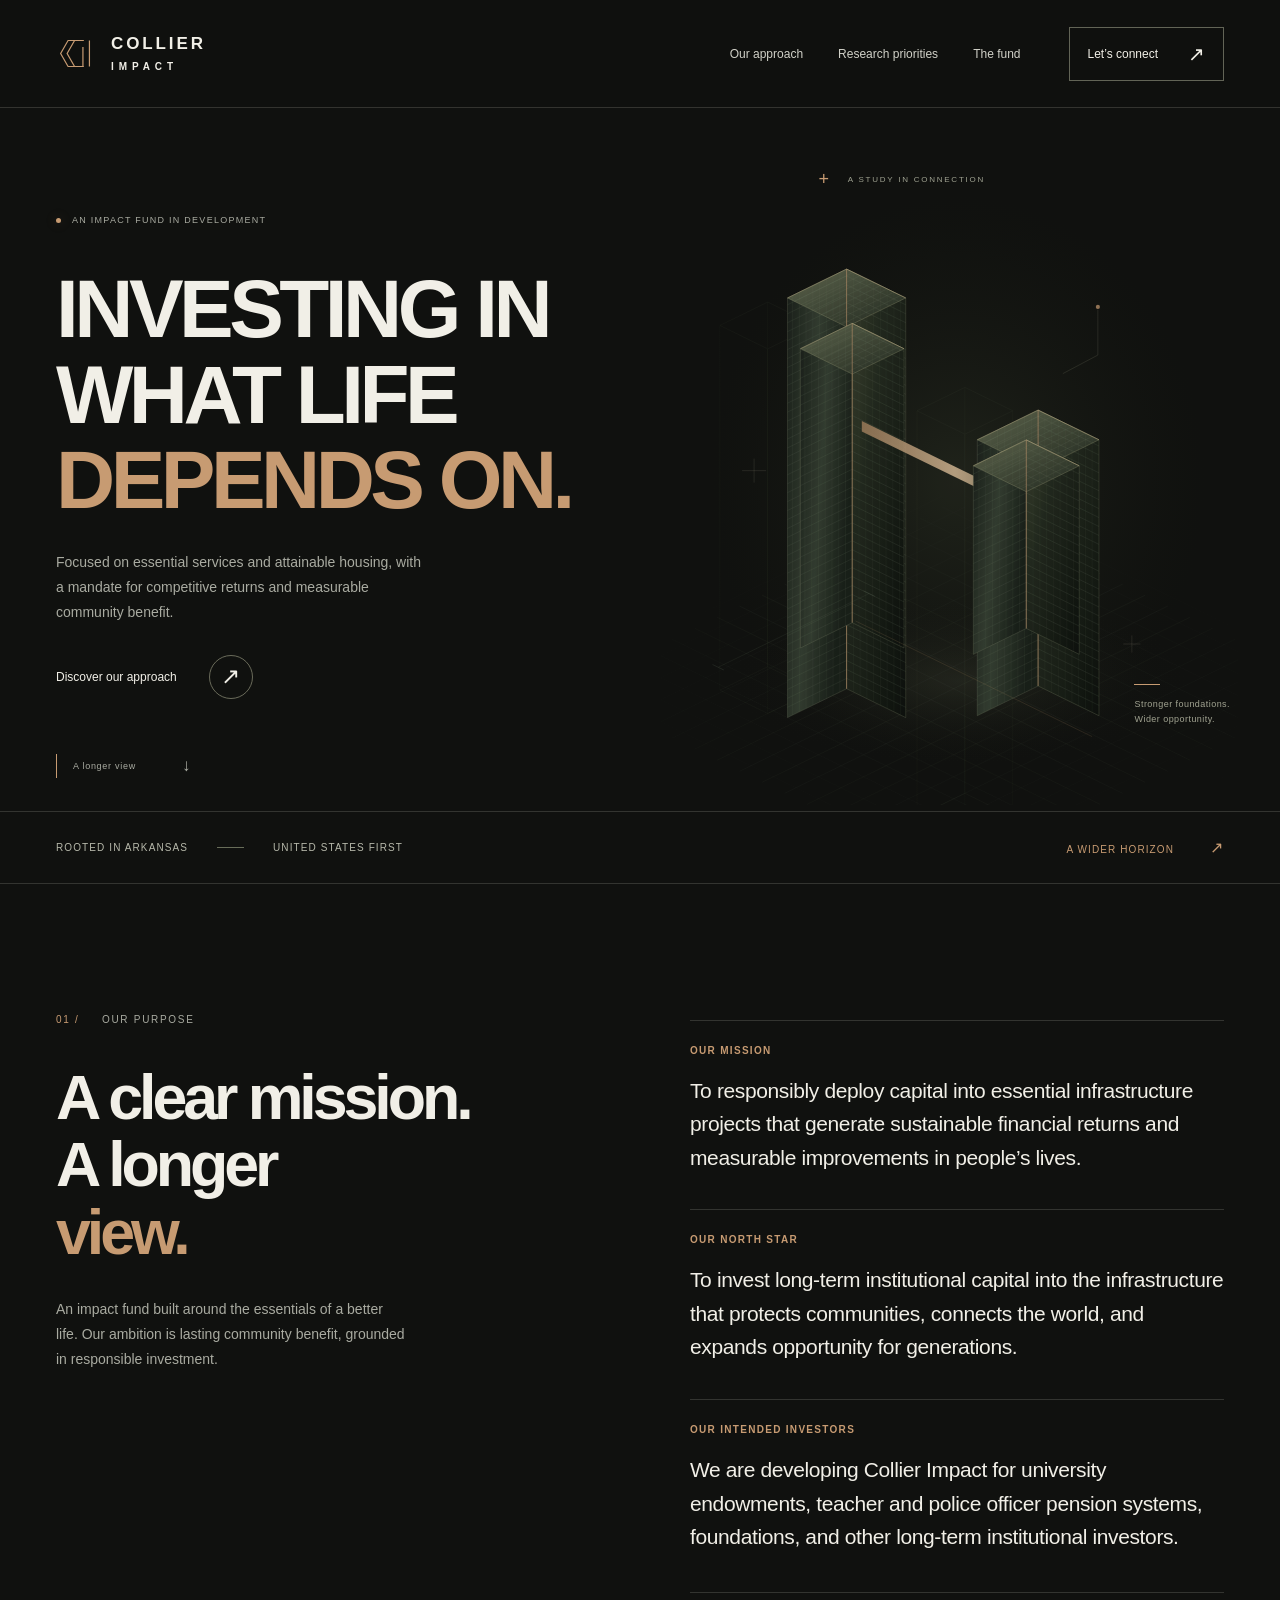
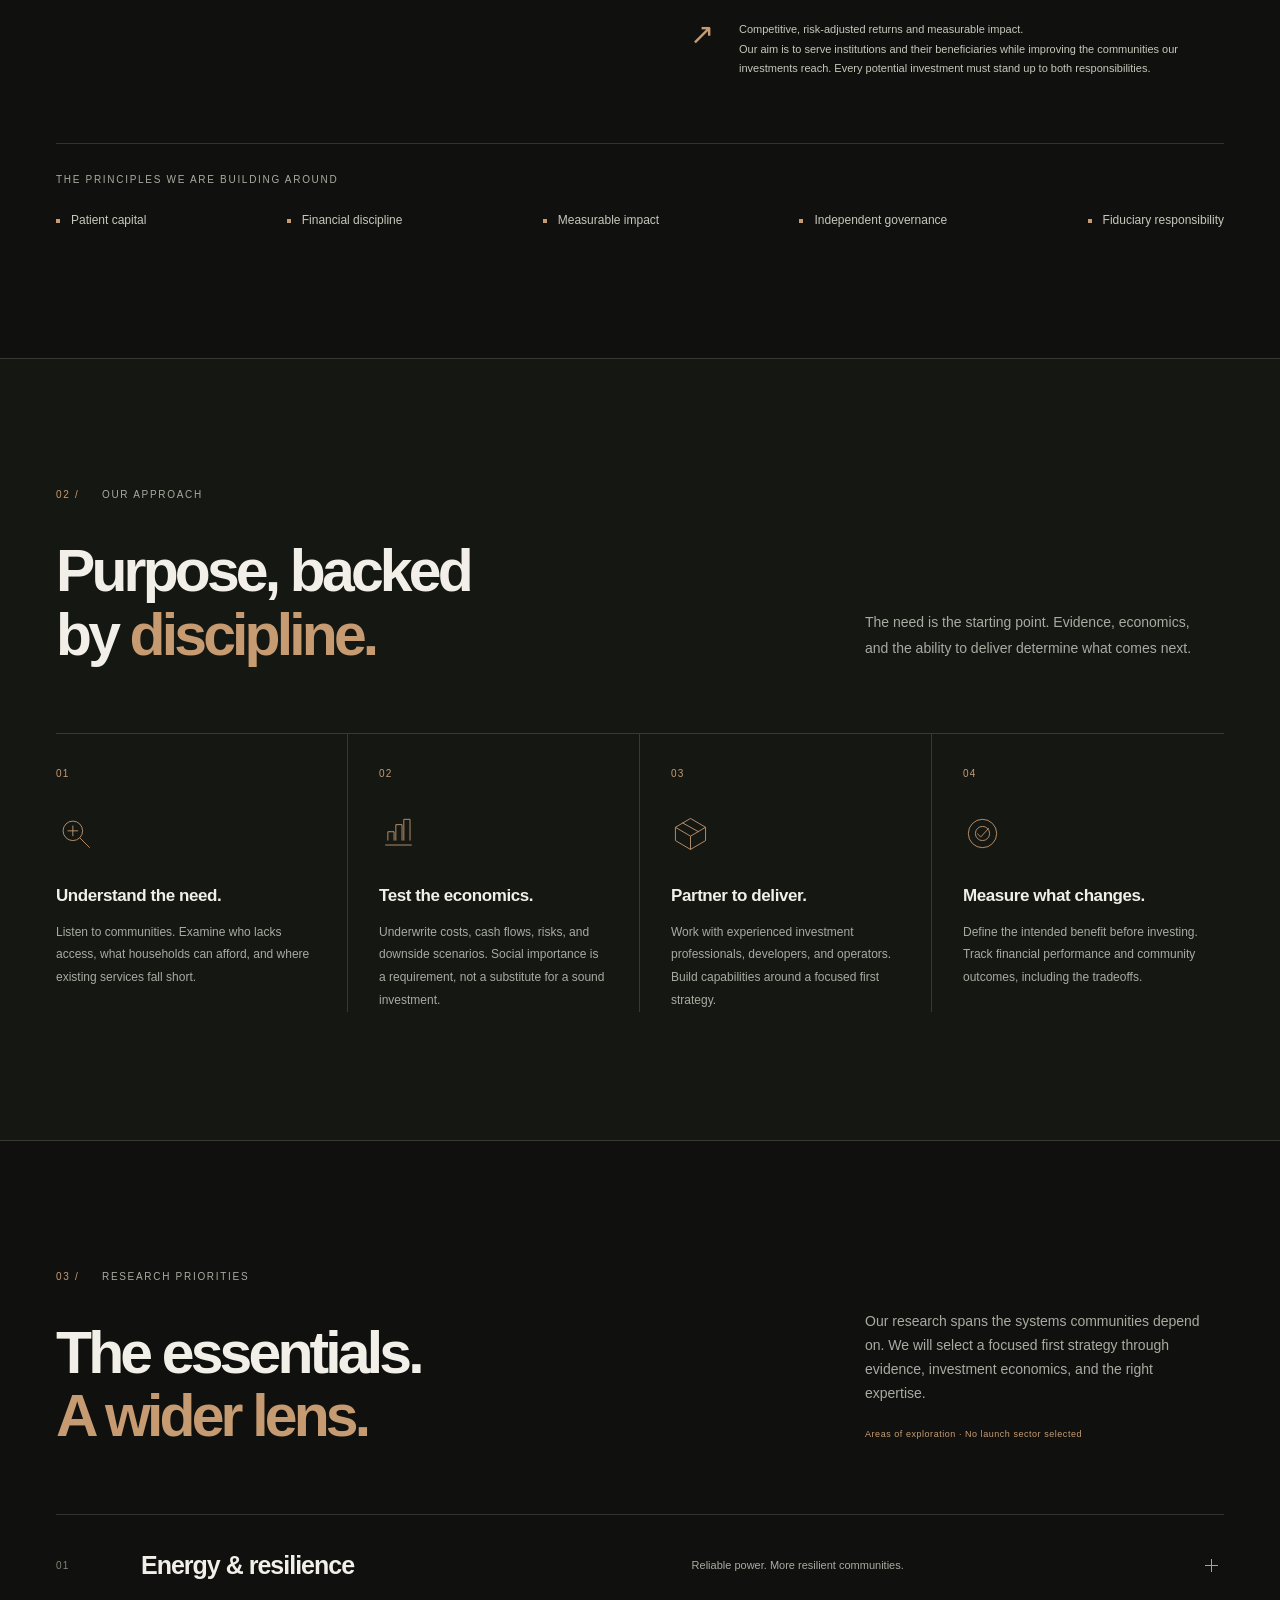
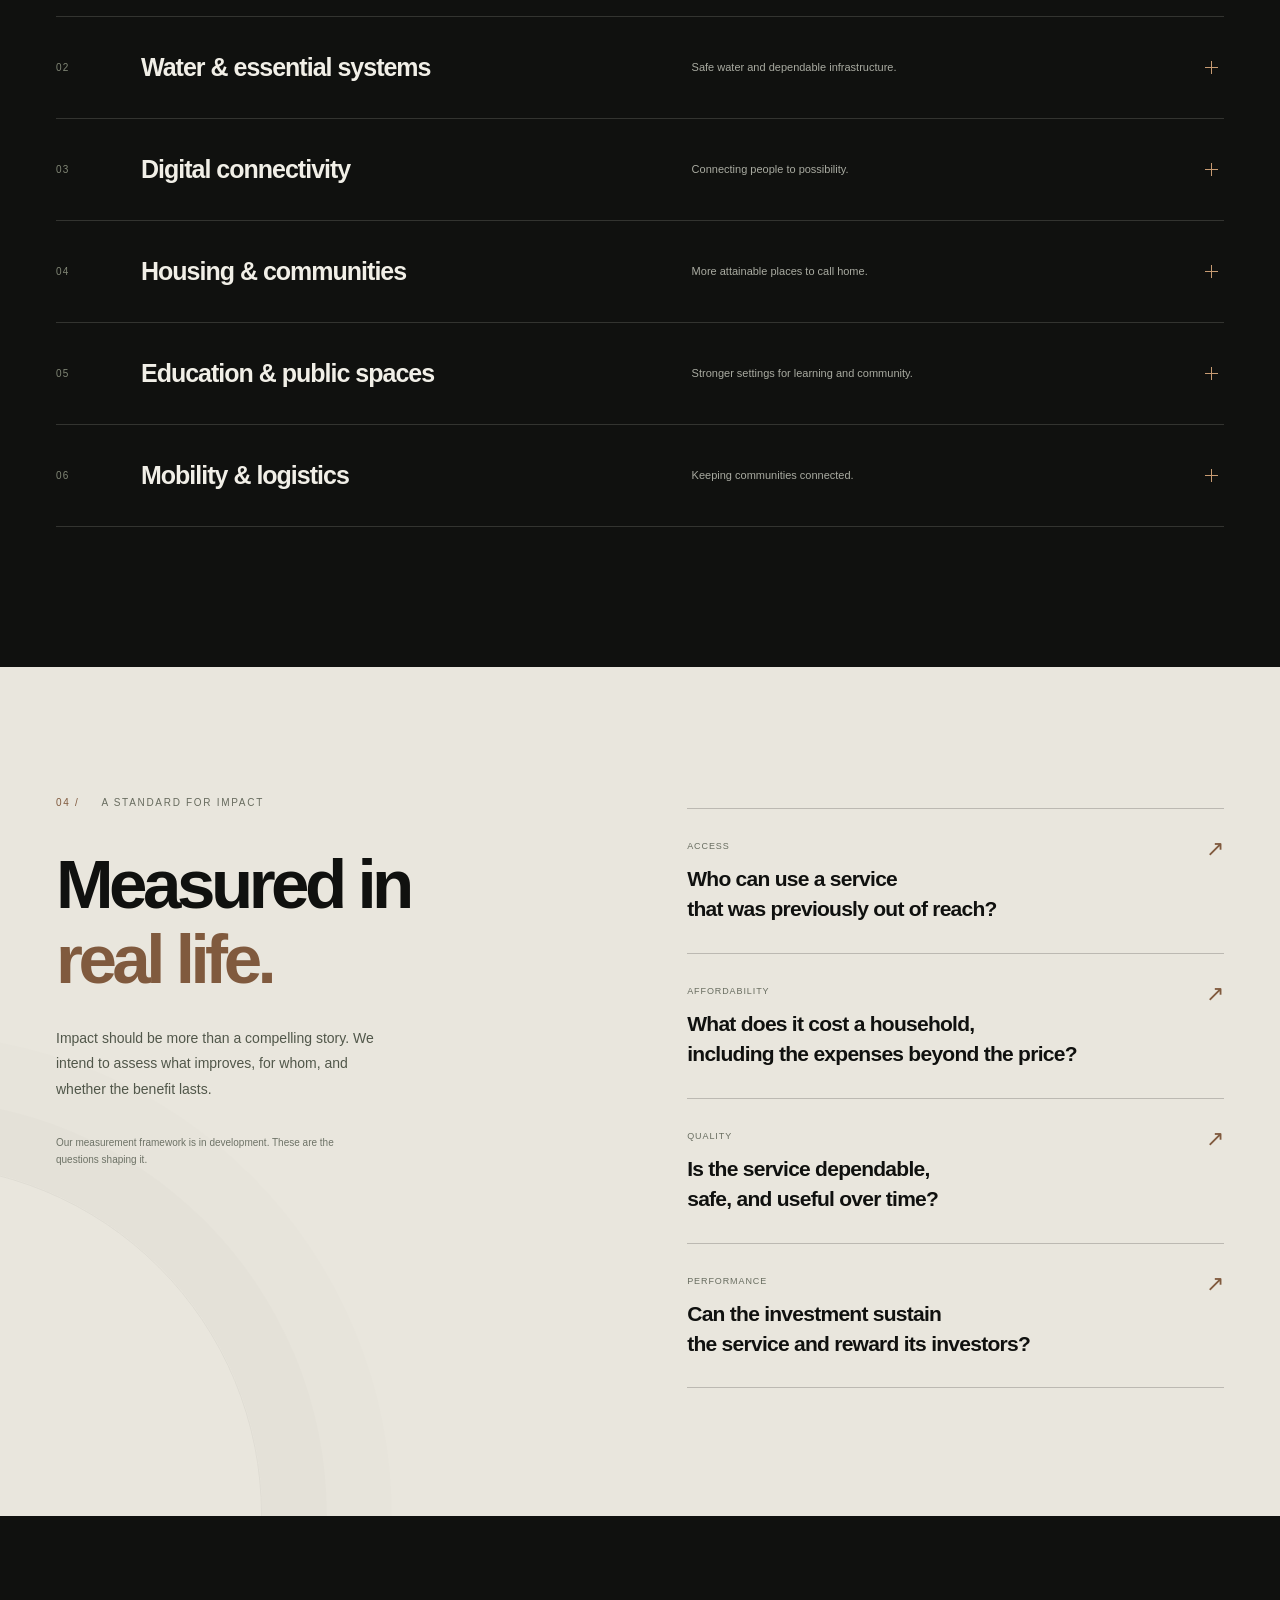
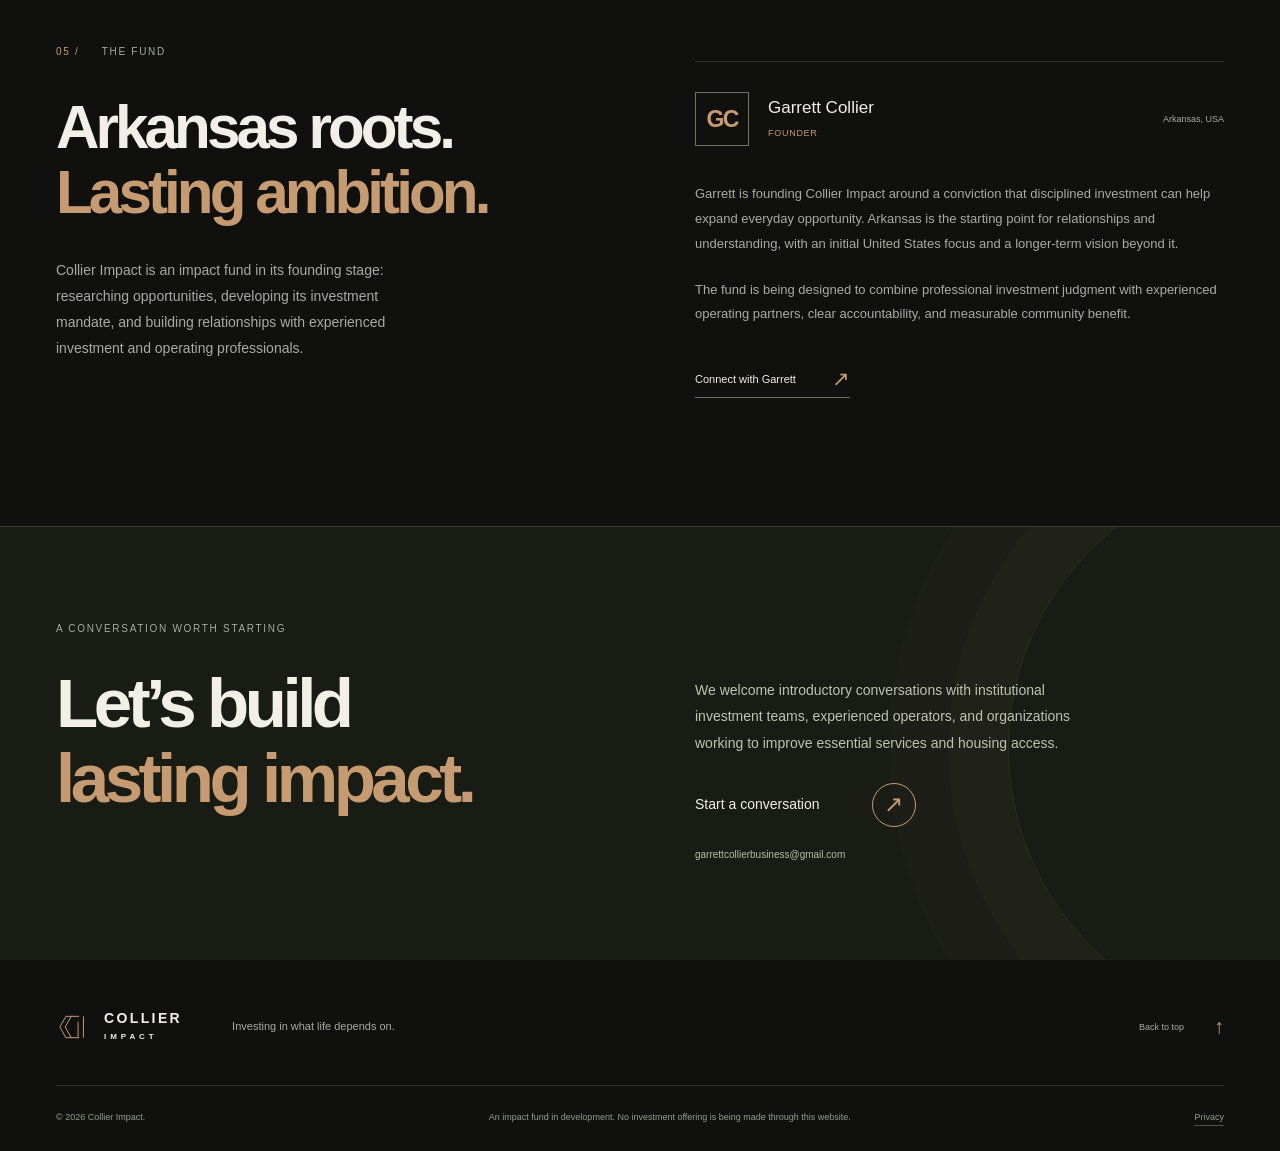
==== commit 7a637ba1: "Clarify intended institutional investors and pension focus" ====
--- a/index.html
+++ b/index.html
@@ -61,7 +61,8 @@
       <div class="purpose-statements reveal">
         <div class="purpose-statement"><h3>Our mission</h3><p>To responsibly deploy capital into essential infrastructure projects that generate sustainable financial returns and measurable improvements in people’s lives.</p></div>
         <div class="purpose-statement"><h3>Our North Star</h3><p>To invest long-term institutional capital into the infrastructure that protects communities, connects the world, and expands opportunity for generations.</p></div>
-        <div class="conviction-note"><span aria-hidden="true">↗</span><p>Competitive returns and measurable impact.<br>Every potential investment must stand up to both.</p></div>
+        <div class="purpose-statement"><h3>Our intended investors</h3><p>We are developing Collier Impact for university endowments, teacher and police officer pension systems, foundations, and other long-term institutional investors.</p></div>
+        <div class="conviction-note"><span aria-hidden="true">↗</span><p>Competitive, risk-adjusted returns and measurable impact.<br>Our aim is to serve institutions and their beneficiaries while improving the communities our investments reach. Every potential investment must stand up to both responsibilities.</p></div>
       </div>
       <div class="principles reveal" aria-label="Founding investment principles"><p class="eyebrow">The principles we are building around</p><ul><li>Patient capital</li><li>Financial discipline</li><li>Measurable impact</li><li>Independent governance</li><li>Fiduciary responsibility</li></ul></div>
     </section>
@@ -107,7 +108,7 @@
       <div class="founder reveal"><div class="founder-top"><span class="founder-monogram" aria-hidden="true">GC</span><div><p class="founder-name">Garrett Collier</p><p class="founder-role">Founder</p></div><span class="founder-location">Arkansas, USA</span></div><p>Garrett is founding Collier Impact around a conviction that disciplined investment can help expand everyday opportunity. Arkansas is the starting point for relationships and understanding, with an initial United States focus and a longer-term vision beyond it.</p><p>The fund is being designed to combine professional investment judgment with experienced operating partners, clear accountability, and measurable community benefit.</p><a class="inline-link" href="mailto:garrettcollierbusiness@gmail.com?subject=Collier%20Impact%20%E2%80%94%20Introduction">Connect with Garrett <span aria-hidden="true">↗</span></a></div>
     </section>
 
-    <section class="connect" id="connect" aria-labelledby="connect-title"><div class="shell connect-inner reveal"><div><p class="eyebrow">A conversation worth starting</p><h2 id="connect-title">Let’s build<br><em>lasting impact.</em></h2></div><div class="connect-copy"><p>We welcome conversations with experienced operators, investment professionals, and organizations working to improve essential services and housing access.</p><a class="text-cta" href="mailto:garrettcollierbusiness@gmail.com?subject=Collier%20Impact%20%E2%80%94%20Introduction">Start a conversation <span class="arrow-circle" aria-hidden="true">↗</span></a><a class="contact-address" href="mailto:garrettcollierbusiness@gmail.com">garrettcollierbusiness@gmail.com</a></div></div></section>
+    <section class="connect" id="connect" aria-labelledby="connect-title"><div class="shell connect-inner reveal"><div><p class="eyebrow">A conversation worth starting</p><h2 id="connect-title">Let’s build<br><em>lasting impact.</em></h2></div><div class="connect-copy"><p>We welcome introductory conversations with institutional investment teams, experienced operators, and organizations working to improve essential services and housing access.</p><a class="text-cta" href="mailto:garrettcollierbusiness@gmail.com?subject=Collier%20Impact%20%E2%80%94%20Introduction">Start a conversation <span class="arrow-circle" aria-hidden="true">↗</span></a><a class="contact-address" href="mailto:garrettcollierbusiness@gmail.com">garrettcollierbusiness@gmail.com</a></div></div></section>
   </main>
 
   <footer class="site-footer"><div class="shell"><div class="footer-top"><a class="brand" href="#top" aria-label="Collier Impact home"><svg class="brand-mark" viewBox="0 0 42 42" aria-hidden="true"><path d="M30 7H13L5 21l8 14h17M20 7l-8 14 8 14M29 14v21M36 7v28"/></svg><span class="brand-name">COLLIER<span>IMPACT</span></span></a><p>Investing in what life depends on.</p><a class="back-top" href="#top">Back to top <span aria-hidden="true">↑</span></a></div><div class="footer-bottom"><p>© <span data-year>2026</span> Collier Impact.</p><p>An impact fund in development. No investment offering is being made through this website.</p><a href="privacy.html">Privacy</a></div></div></footer>
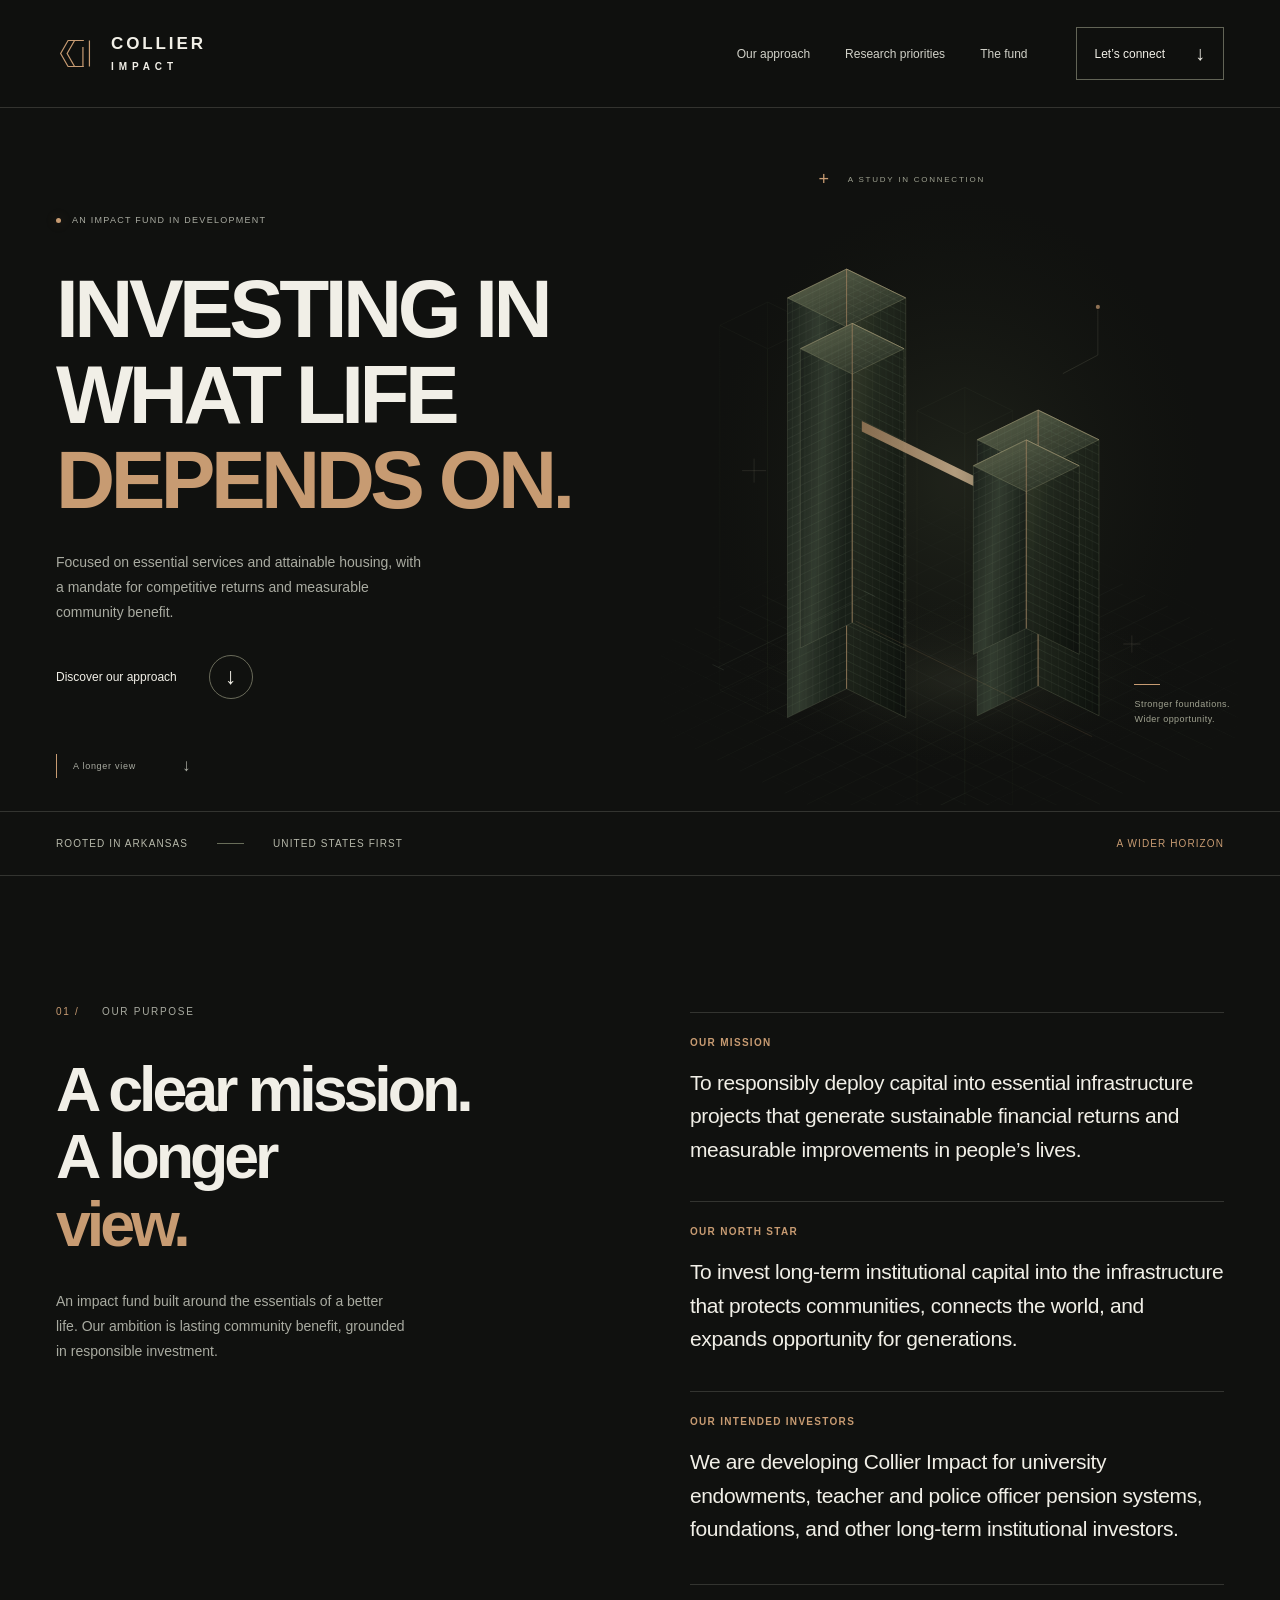
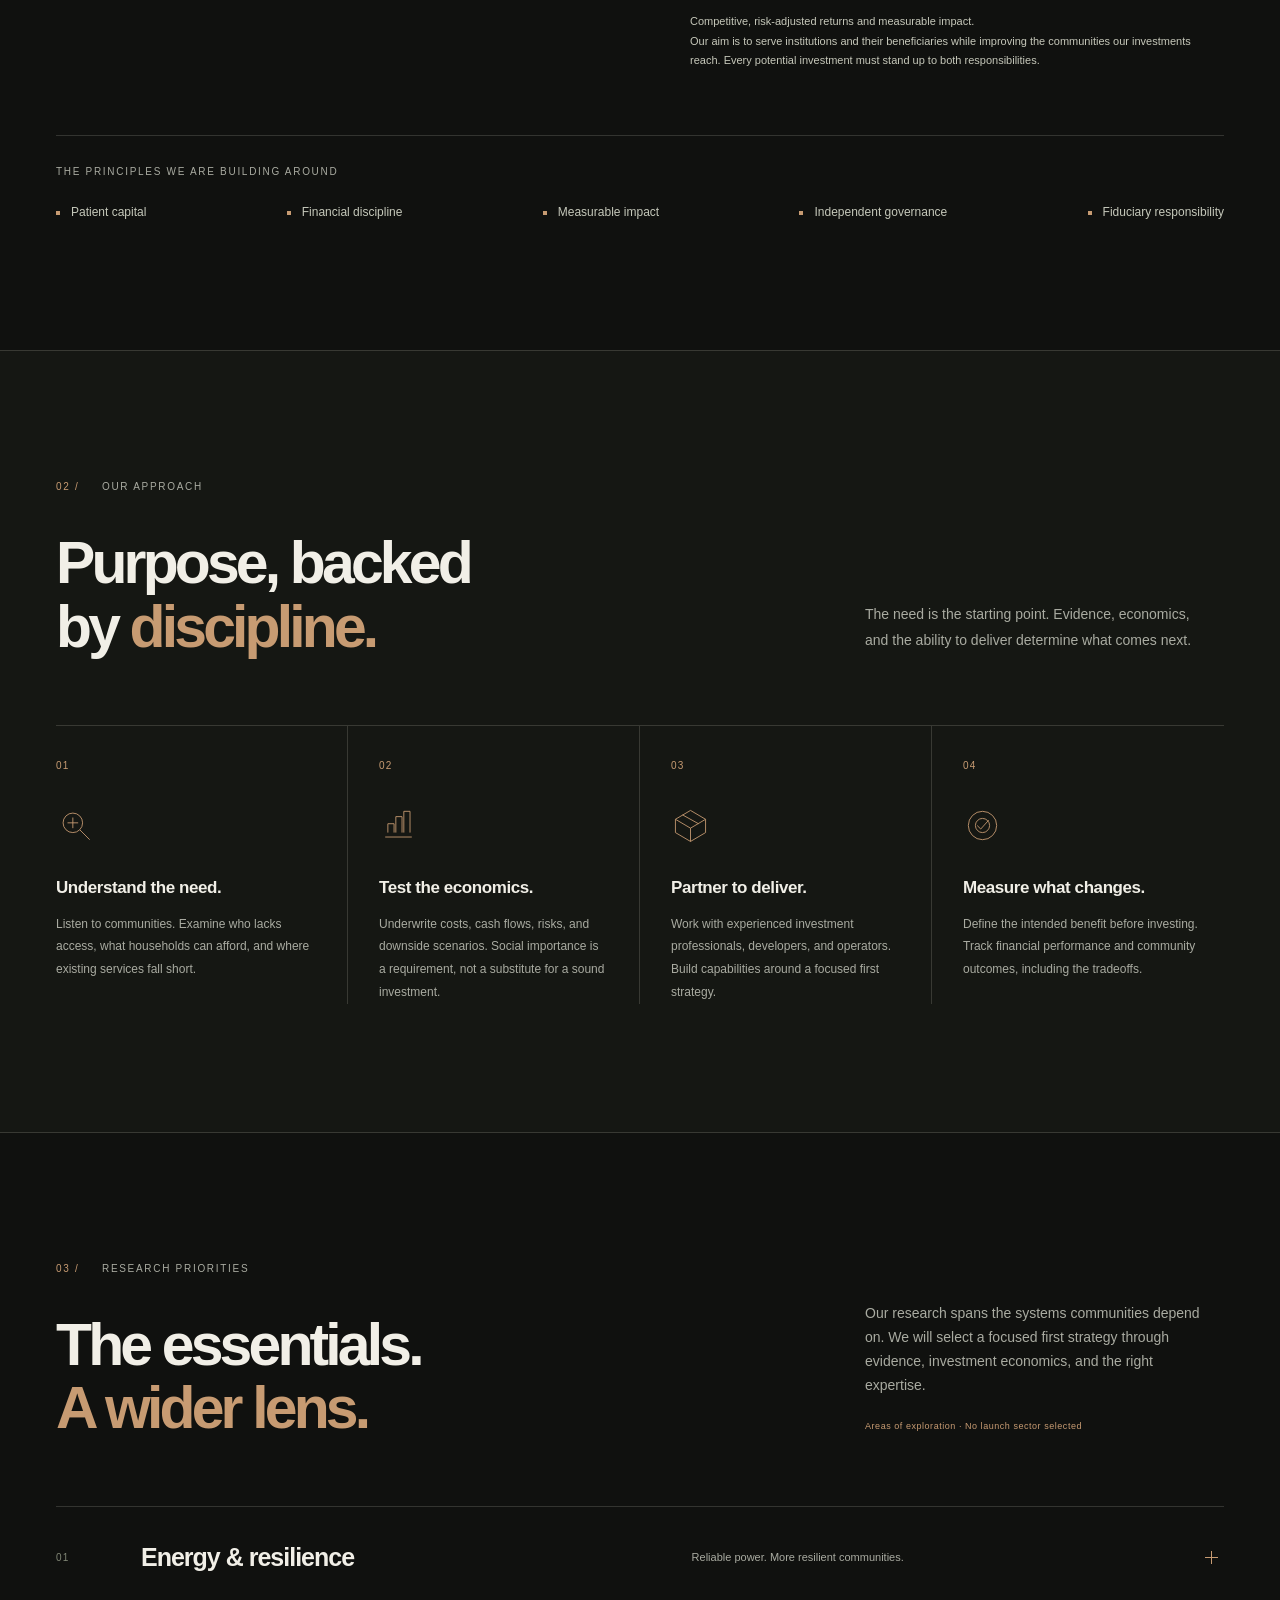
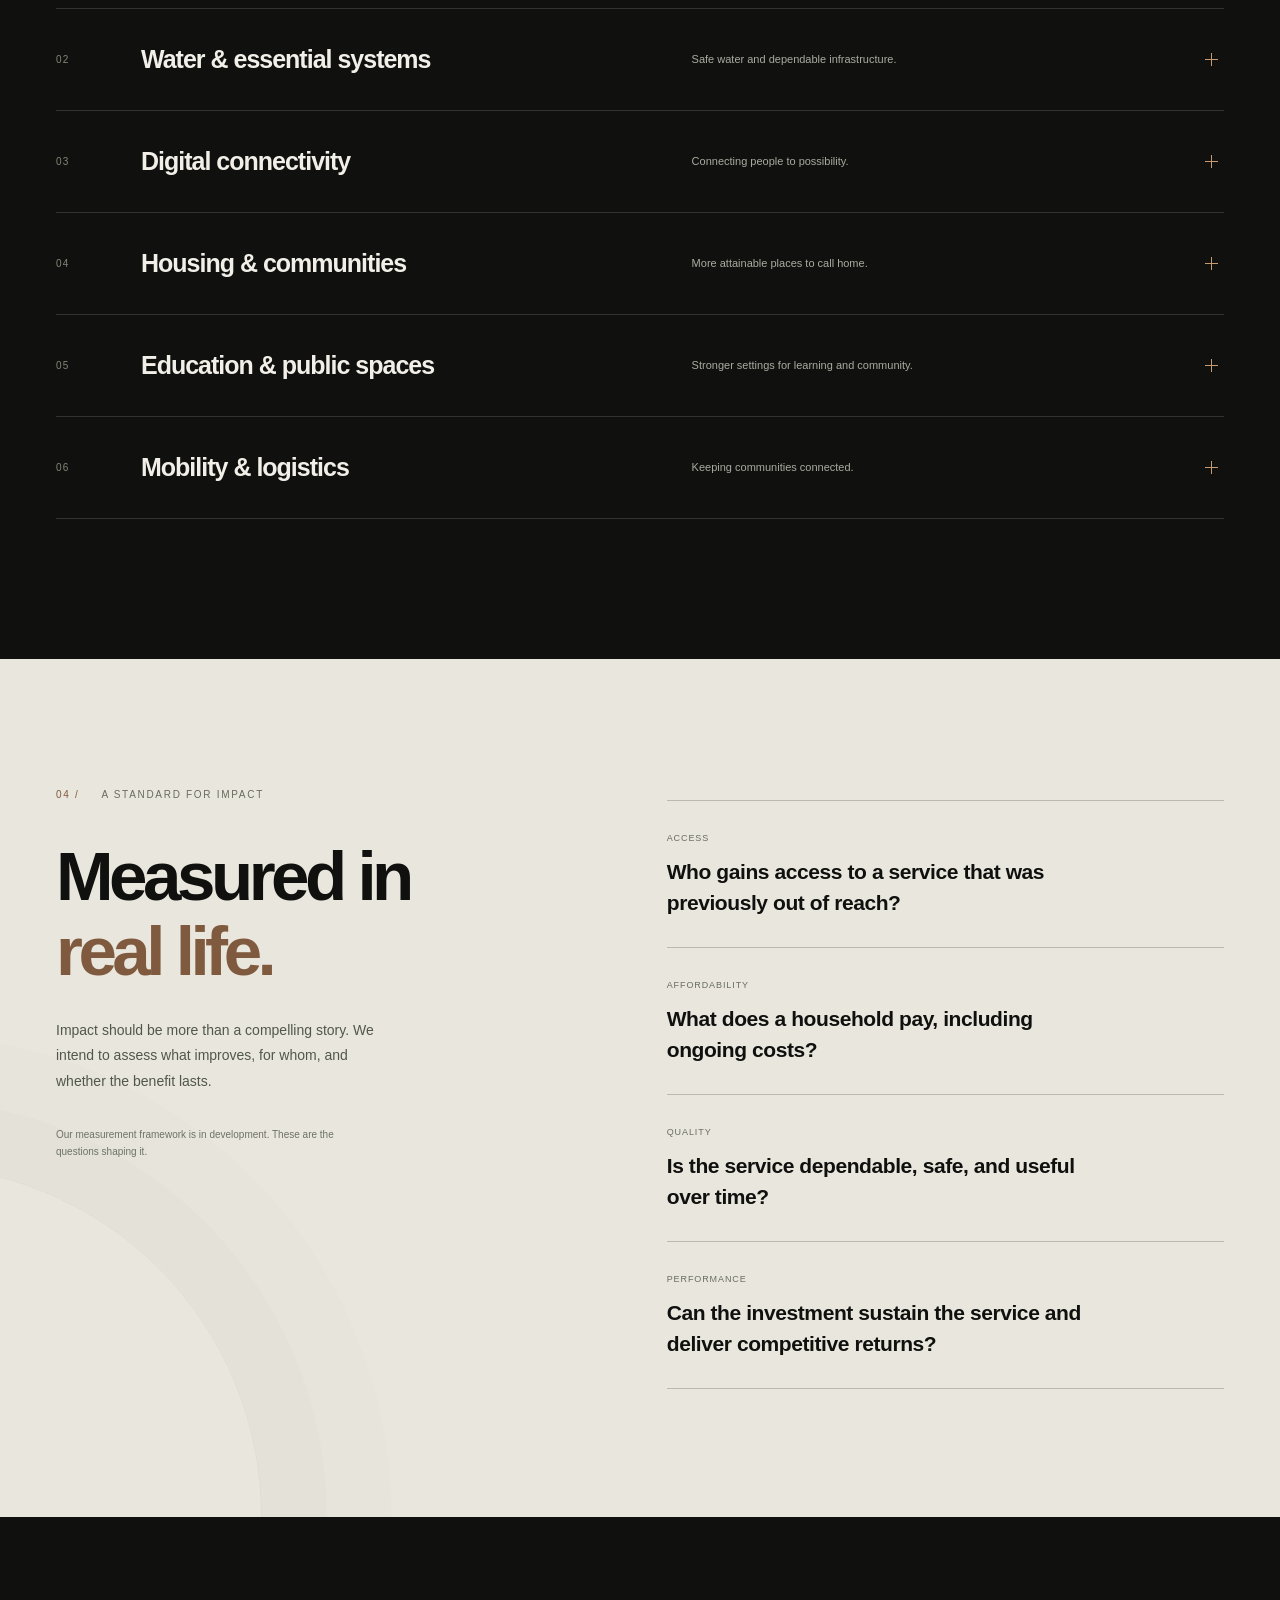
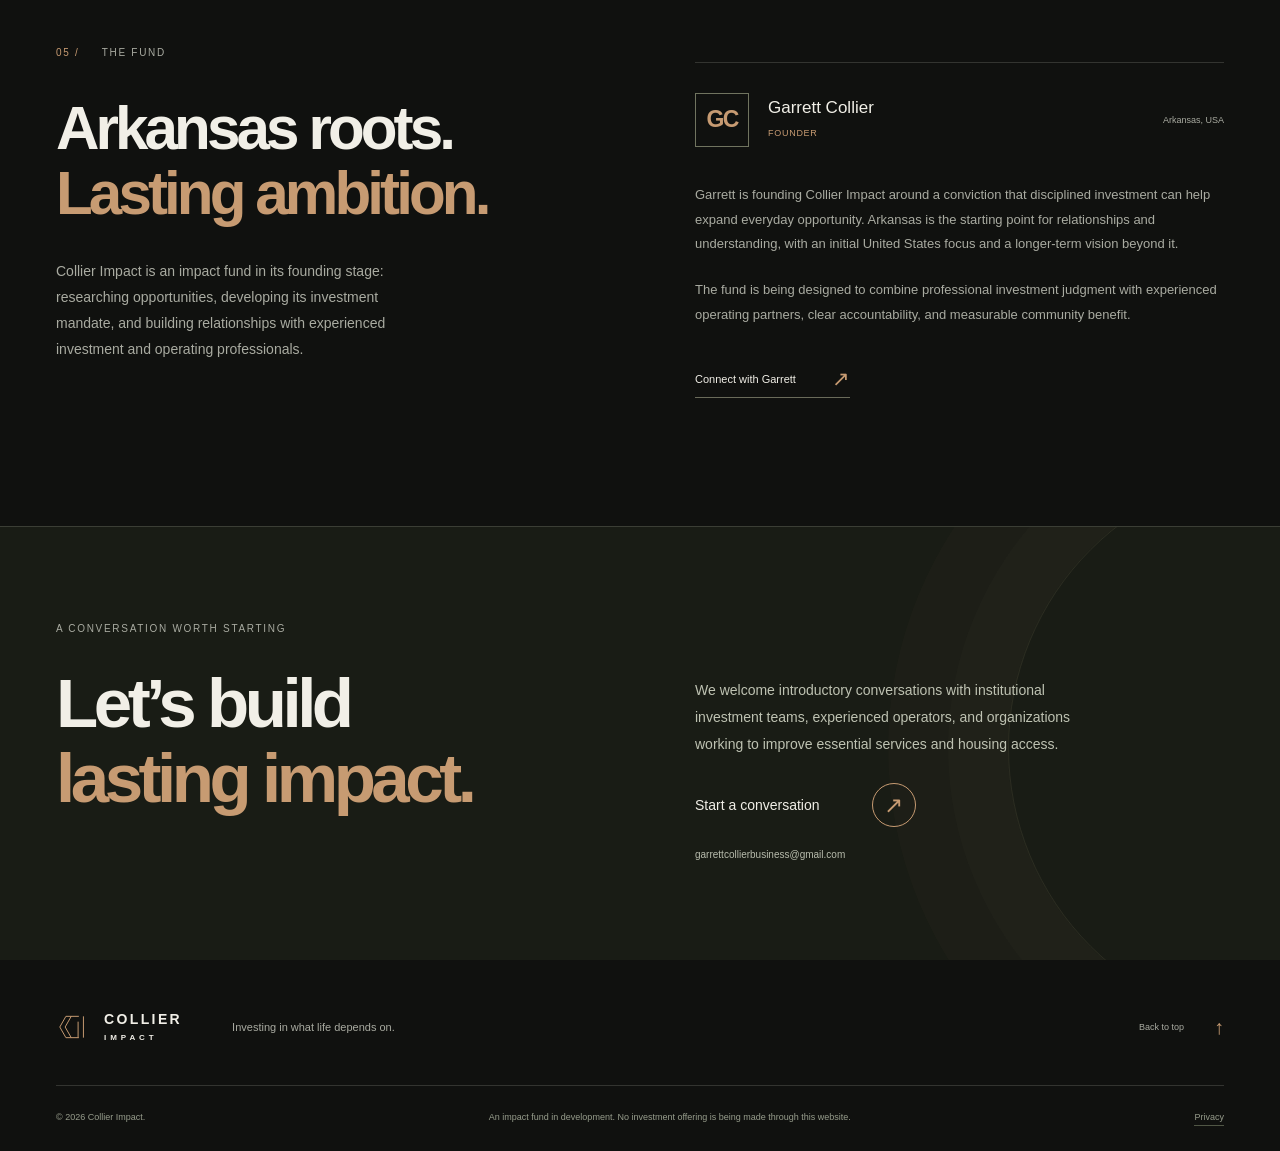
==== commit a909b5f1: "Fix responsive impact text and clarify link arrows" ====
--- a/index.html
+++ b/index.html
@@ -15,7 +15,7 @@
   <meta property="og:image:alt" content="Collier Impact. Investing in what life depends on.">
   <meta name="twitter:card" content="summary_large_image">
   <link rel="icon" type="image/svg+xml" href="assets/favicon.svg">
-  <link rel="stylesheet" href="assets/site.css?v=3">
+  <link rel="stylesheet" href="assets/site.css?v=4">
   <script src="assets/site.js" defer></script>
 </head>
 <body class="impact-fund">
@@ -31,7 +31,7 @@
         <a href="#approach">Our approach</a>
         <a href="#priorities">Research priorities</a>
         <a href="#firm">The fund</a>
-        <a class="nav-contact" href="#connect">Let’s connect <span aria-hidden="true">↗</span></a>
+        <a class="nav-contact" href="#connect">Let’s connect <span aria-hidden="true">↓</span></a>
       </nav>
     </div>
   </header>
@@ -43,7 +43,7 @@
           <p class="eyebrow stage-label"><span class="status-dot" aria-hidden="true"></span>An impact fund in development</p>
           <h1 id="hero-title">Investing in<br>what life<br><em>depends on.</em></h1>
           <p class="hero-description">Focused on essential services and attainable housing, with a mandate for competitive returns and measurable community benefit.</p>
-          <a class="text-cta" href="#approach">Discover our approach <span class="arrow-circle" aria-hidden="true">↗</span></a>
+          <a class="text-cta" href="#approach">Discover our approach <span class="arrow-circle" aria-hidden="true">↓</span></a>
         </div>
         <div class="hero-art" aria-hidden="true">
           <div class="art-label"><span class="tiny-cross">+</span> A STUDY IN CONNECTION</div>
@@ -54,7 +54,7 @@
       </div>
     </section>
 
-    <div class="geography-strip"><div class="shell geography-inner"><span>Rooted in Arkansas</span><span class="strip-divider" aria-hidden="true"></span><span>United States first</span><span class="strip-end">A wider horizon <span aria-hidden="true">↗</span></span></div></div>
+    <div class="geography-strip"><div class="shell geography-inner"><span>Rooted in Arkansas</span><span class="strip-divider" aria-hidden="true"></span><span>United States first</span><span class="strip-end">A wider horizon</span></div></div>
 
     <section class="section conviction shell" id="conviction" aria-labelledby="conviction-title">
       <div class="section-intro reveal"><p class="eyebrow"><span class="section-index">01 /</span> Our purpose</p><h2 id="conviction-title">A clear mission.<br>A longer<br><em>view.</em></h2><p class="purpose-intro">An impact fund built around the essentials of a better life. Our ambition is lasting community benefit, grounded in responsible investment.</p></div>
@@ -62,7 +62,7 @@
         <div class="purpose-statement"><h3>Our mission</h3><p>To responsibly deploy capital into essential infrastructure projects that generate sustainable financial returns and measurable improvements in people’s lives.</p></div>
         <div class="purpose-statement"><h3>Our North Star</h3><p>To invest long-term institutional capital into the infrastructure that protects communities, connects the world, and expands opportunity for generations.</p></div>
         <div class="purpose-statement"><h3>Our intended investors</h3><p>We are developing Collier Impact for university endowments, teacher and police officer pension systems, foundations, and other long-term institutional investors.</p></div>
-        <div class="conviction-note"><span aria-hidden="true">↗</span><p>Competitive, risk-adjusted returns and measurable impact.<br>Our aim is to serve institutions and their beneficiaries while improving the communities our investments reach. Every potential investment must stand up to both responsibilities.</p></div>
+        <div class="conviction-note"><p>Competitive, risk-adjusted returns and measurable impact.<br>Our aim is to serve institutions and their beneficiaries while improving the communities our investments reach. Every potential investment must stand up to both responsibilities.</p></div>
       </div>
       <div class="principles reveal" aria-label="Founding investment principles"><p class="eyebrow">The principles we are building around</p><ul><li>Patient capital</li><li>Financial discipline</li><li>Measurable impact</li><li>Independent governance</li><li>Fiduciary responsibility</li></ul></div>
     </section>
@@ -91,14 +91,14 @@
       </div>
     </section>
 
-    <section class="outcomes section" aria-labelledby="outcomes-title">
+    <section class="outcomes section" id="impact" aria-labelledby="outcomes-title">
       <div class="shell outcomes-layout">
         <div class="reveal"><p class="eyebrow"><span class="section-index">04 /</span> A standard for impact</p><h2 id="outcomes-title">Measured in<br><em>real life.</em></h2><p class="outcomes-intro">Impact should be more than a compelling story. We intend to assess what improves, for whom, and whether the benefit lasts.</p><p class="outcomes-footnote">Our measurement framework is in development. These are the questions shaping it.</p></div>
         <div class="outcome-list reveal">
-          <div class="outcome"><span>Access</span><h3>Who can use a service<br>that was previously out of reach?</h3><span aria-hidden="true">↗</span></div>
-          <div class="outcome"><span>Affordability</span><h3>What does it cost a household,<br>including the expenses beyond the price?</h3><span aria-hidden="true">↗</span></div>
-          <div class="outcome"><span>Quality</span><h3>Is the service dependable,<br>safe, and useful over time?</h3><span aria-hidden="true">↗</span></div>
-          <div class="outcome"><span>Performance</span><h3>Can the investment sustain<br>the service and reward its investors?</h3><span aria-hidden="true">↗</span></div>
+          <div class="outcome"><span>Access</span><h3>Who gains access to a service that was previously out of reach?</h3></div>
+          <div class="outcome"><span>Affordability</span><h3>What does a household pay, including ongoing costs?</h3></div>
+          <div class="outcome"><span>Quality</span><h3>Is the service dependable, safe, and useful over time?</h3></div>
+          <div class="outcome"><span>Performance</span><h3>Can the investment sustain the service and deliver competitive returns?</h3></div>
         </div>
       </div>
     </section>
--- a/assets/site.css
+++ b/assets/site.css
@@ -5,13 +5,13 @@
 
 .site-header{height:108px;position:sticky;top:0;z-index:30;background:rgba(16,17,15,.96);border-bottom:1px solid var(--line);transition:height .25s,background .25s}.header-inner{height:100%;display:flex;align-items:center;justify-content:space-between}.brand{display:inline-flex;gap:16px;align-items:center;flex-shrink:0}.brand-mark{width:39px;height:39px;fill:none;stroke:var(--accent);stroke-width:1.3;stroke-linejoin:miter}.brand-name{font-size:17px;font-weight:500;letter-spacing:.17em;line-height:1.1}.brand-name>span{display:block;font-size:10px;letter-spacing:.49em;margin-top:7px}.navigation{display:flex;align-items:center;gap:35px;font-size:12px}.navigation>a{color:#d1d1c8;transition:color .2s}.navigation>a:hover,.navigation>a[aria-current="location"]{color:var(--accent)}.navigation .nav-contact{border:1px solid #626456;padding:14px 18px;color:var(--text);margin-left:13px;display:flex;gap:30px;align-items:center}.nav-contact:hover{border-color:var(--accent)}.nav-contact span{font-size:20px;font-weight:300}.menu-toggle{display:none}
 
-.hero{position:relative;overflow:hidden}.hero-layout{display:grid;grid-template-columns:1.06fr 1fr;position:relative;min-height:765px}.hero-copy{position:relative;z-index:2;padding-top:70px;padding-bottom:110px}.stage-label{display:flex;align-items:center;gap:11px;font-size:9px;letter-spacing:.14em;margin-bottom:39px}.status-dot{width:5px;height:5px;border-radius:50%;background:var(--accent);box-shadow:0 0 12px #c79b7240}.hero h1{font-size:clamp(74px,7.4vw,108px);line-height:1.025;margin:0 0 29px;letter-spacing:-.055em}.hero h1 em{color:var(--text)}.hero-description{font-size:15px;line-height:1.8;max-width:412px;color:var(--muted);margin-bottom:31px}.text-cta{display:inline-flex;align-items:center;justify-content:space-between;gap:32px;font-size:12px;line-height:1.5;font-weight:500;min-height:48px}.arrow-circle{display:grid;place-items:center;flex-shrink:0;width:44px;height:44px;border:1px solid #6a6b5a;border-radius:50%;font-size:23px;font-weight:300;transition:background .2s,color .2s,transform .2s}.text-cta:hover .arrow-circle{background:var(--accent);border-color:var(--accent);color:var(--bg);transform:rotate(45deg)}.hero-art{position:absolute;right:-70px;top:9px;width:59%;height:calc(100% - 15px);overflow:hidden}.hero-art:after{content:"";position:absolute;inset:0;background:linear-gradient(90deg,var(--bg) 0%,transparent 18%,transparent 90%,var(--bg) 100%);pointer-events:none}.hero-art img{width:100%;height:100%;object-fit:contain;opacity:.94}.art-label{position:absolute;top:52px;left:31%;font-size:8px;letter-spacing:.22em;color:#9fa291;display:flex;align-items:center;gap:17px;z-index:1}.tiny-cross{color:var(--accent);font-size:18px;font-weight:200}.art-caption{position:absolute;bottom:81px;right:64px;display:grid;gap:5px;font-size:9px;letter-spacing:.05em;color:#a1a391;z-index:1}.art-caption:before{content:"";width:26px;height:1px;background:var(--accent);margin-bottom:9px}.scroll-cue{position:absolute;bottom:33px;left:0;display:flex;align-items:center;gap:16px;color:var(--muted);font-size:9px;letter-spacing:.08em;z-index:3}.scroll-cue>span:last-child{font-size:17px;margin-left:30px}.scroll-line{width:1px;height:24px;background:var(--accent)}.geography-strip{border-block:1px solid var(--line)}.geography-inner{display:flex;align-items:center;gap:29px;padding-block:26px;color:#b7b9ab;font-size:10px;letter-spacing:.11em;text-transform:uppercase}.strip-divider{width:27px;height:1px;background:#686d59}.strip-end{margin-left:auto;color:var(--accent)}.strip-end>span{margin-left:32px;font-size:16px}
+.hero{position:relative;overflow:hidden}.hero-layout{display:grid;grid-template-columns:1.06fr 1fr;position:relative;min-height:765px}.hero-copy{position:relative;z-index:2;padding-top:70px;padding-bottom:110px}.stage-label{display:flex;align-items:center;gap:11px;font-size:9px;letter-spacing:.14em;margin-bottom:39px}.status-dot{width:5px;height:5px;border-radius:50%;background:var(--accent);box-shadow:0 0 12px #c79b7240}.hero h1{font-size:clamp(74px,7.4vw,108px);line-height:1.025;margin:0 0 29px;letter-spacing:-.055em}.hero h1 em{color:var(--text)}.hero-description{font-size:15px;line-height:1.8;max-width:412px;color:var(--muted);margin-bottom:31px}.text-cta{display:inline-flex;align-items:center;justify-content:space-between;gap:32px;font-size:12px;line-height:1.5;font-weight:500;min-height:48px}.arrow-circle{display:grid;place-items:center;flex-shrink:0;width:44px;height:44px;border:1px solid #6a6b5a;border-radius:50%;font-size:23px;font-weight:300;transition:background .2s,color .2s,transform .2s}.text-cta:hover .arrow-circle{background:var(--accent);border-color:var(--accent);color:var(--bg)}.hero-art{position:absolute;right:-70px;top:9px;width:59%;height:calc(100% - 15px);overflow:hidden}.hero-art:after{content:"";position:absolute;inset:0;background:linear-gradient(90deg,var(--bg) 0%,transparent 18%,transparent 90%,var(--bg) 100%);pointer-events:none}.hero-art img{width:100%;height:100%;object-fit:contain;opacity:.94}.art-label{position:absolute;top:52px;left:31%;font-size:8px;letter-spacing:.22em;color:#9fa291;display:flex;align-items:center;gap:17px;z-index:1}.tiny-cross{color:var(--accent);font-size:18px;font-weight:200}.art-caption{position:absolute;bottom:81px;right:64px;display:grid;gap:5px;font-size:9px;letter-spacing:.05em;color:#a1a391;z-index:1}.art-caption:before{content:"";width:26px;height:1px;background:var(--accent);margin-bottom:9px}.scroll-cue{position:absolute;bottom:33px;left:0;display:flex;align-items:center;gap:16px;color:var(--muted);font-size:9px;letter-spacing:.08em;z-index:3}.scroll-cue>span:last-child{font-size:17px;margin-left:30px}.scroll-line{width:1px;height:24px;background:var(--accent)}.geography-strip{border-block:1px solid var(--line)}.geography-inner{display:flex;align-items:center;gap:29px;padding-block:26px;color:#b7b9ab;font-size:10px;letter-spacing:.11em;text-transform:uppercase}.strip-divider{width:27px;height:1px;background:#686d59}.strip-end{margin-left:auto;color:var(--accent)}
 
-.conviction{display:grid;grid-template-columns:1fr 1fr;gap:100px}.conviction h2{font-size:clamp(48px,4.9vw,71px)}.conviction-copy{padding-top:54px;padding-left:12px;max-width:530px}.conviction-copy>p{color:var(--muted);font-size:14px;line-height:1.85;margin-bottom:25px}.conviction-copy .lead{font-size:21px;line-height:1.6;color:var(--text);margin-bottom:28px}.conviction-note{border-top:1px solid var(--line);padding-top:27px;margin-top:38px;display:flex;gap:25px;align-items:flex-start}.conviction-note>span{color:var(--accent);font-size:29px;line-height:1}.conviction-note>p{font-size:11px;line-height:1.8;margin-bottom:0;color:#c6c8ba}.approach{background:var(--panel);border-block:1px solid var(--line)}.section-heading{display:flex;justify-content:space-between;align-items:flex-end;gap:80px;margin-bottom:66px}.section-description{max-width:351px;color:var(--muted);font-size:14px;line-height:1.85;margin:0 8px 5px 0}.section-description p{margin-bottom:21px}.approach-grid{display:grid;grid-template-columns:repeat(4,1fr);border-top:1px solid var(--line)}.approach-step{position:relative;padding:29px 31px 0;border-right:1px solid var(--line)}.approach-step:first-child{padding-left:0}.approach-step:last-child{border-right:0;padding-right:0}.step-number{font-size:10px;color:var(--accent);letter-spacing:.12em}.step-icon{height:105px;display:flex;align-items:center}.step-icon svg{width:39px;height:39px;stroke:var(--accent);stroke-width:1;fill:none}.approach-step h3{font-size:17px;letter-spacing:-.025em;margin-bottom:15px}.approach-step p{font-size:12px;line-height:1.9;color:var(--muted);margin-bottom:0}.small-note{display:block;font-size:9px;letter-spacing:.06em;color:var(--accent)}
+.conviction{display:grid;grid-template-columns:1fr 1fr;gap:100px}.conviction h2{font-size:clamp(48px,4.9vw,71px)}.conviction-copy{padding-top:54px;padding-left:12px;max-width:530px}.conviction-copy>p{color:var(--muted);font-size:14px;line-height:1.85;margin-bottom:25px}.conviction-copy .lead{font-size:21px;line-height:1.6;color:var(--text);margin-bottom:28px}.conviction-note{border-top:1px solid var(--line);padding-top:27px;margin-top:38px;display:flex;gap:25px;align-items:flex-start}.conviction-note>p{font-size:11px;line-height:1.8;margin-bottom:0;color:#c6c8ba}.approach{background:var(--panel);border-block:1px solid var(--line)}.section-heading{display:flex;justify-content:space-between;align-items:flex-end;gap:80px;margin-bottom:66px}.section-description{max-width:351px;color:var(--muted);font-size:14px;line-height:1.85;margin:0 8px 5px 0}.section-description p{margin-bottom:21px}.approach-grid{display:grid;grid-template-columns:repeat(4,1fr);border-top:1px solid var(--line)}.approach-step{position:relative;padding:29px 31px 0;border-right:1px solid var(--line)}.approach-step:first-child{padding-left:0}.approach-step:last-child{border-right:0;padding-right:0}.step-number{font-size:10px;color:var(--accent);letter-spacing:.12em}.step-icon{height:105px;display:flex;align-items:center}.step-icon svg{width:39px;height:39px;stroke:var(--accent);stroke-width:1;fill:none}.approach-step h3{font-size:17px;letter-spacing:-.025em;margin-bottom:15px}.approach-step p{font-size:12px;line-height:1.9;color:var(--muted);margin-bottom:0}.small-note{display:block;font-size:9px;letter-spacing:.06em;color:var(--accent)}
 
 .research{padding-bottom:140px}.priority-list{border-top:1px solid var(--line)}.priority{border-bottom:1px solid var(--line)}.priority summary{display:grid;grid-template-columns:65px 1.1fr 1fr 30px;align-items:center;gap:20px;list-style:none;cursor:pointer;min-height:101px;padding:18px 0;transition:color .2s}.priority summary::-webkit-details-marker{display:none}.priority summary::marker{content:""}.priority-number{font-size:10px;letter-spacing:.12em;color:#818776}.priority h3{font-family:var(--serif);font-size:29px;letter-spacing:-.03em;line-height:1.2;margin:0}.priority-description{font-size:11px;color:var(--muted);justify-self:start}.expand-icon{width:25px;height:25px;position:relative;justify-self:end}.expand-icon:before,.expand-icon:after{content:"";position:absolute;left:6px;right:6px;top:12px;height:1px;background:var(--accent);transition:transform .25s}.expand-icon:after{transform:rotate(90deg)}.priority[open] .expand-icon:after{transform:rotate(0)}.priority[open] h3,.priority summary:hover h3{color:var(--accent)}.priority-detail{padding:0 70px 32px 85px;display:grid;grid-template-columns:1.1fr 1fr;gap:60px}.priority-detail p{font-size:13px;line-height:1.8;color:var(--muted);margin-bottom:0;max-width:420px}.priority-detail p>span{display:block;font-size:9px;text-transform:uppercase;letter-spacing:.12em;color:var(--accent);margin-bottom:9px}
 
-.outcomes{background:var(--paper);color:var(--bg);position:relative;overflow:hidden}.outcomes:before{content:"";position:absolute;width:700px;height:700px;border-radius:50%;border:1px solid #10110f0b;left:-440px;bottom:-350px;box-shadow:0 0 0 65px #10110f03,0 0 0 130px #10110f02;pointer-events:none}.outcomes-layout{display:grid;grid-template-columns:1fr 1.05fr;gap:120px;position:relative}.outcomes .eyebrow{color:#686c5f}.outcomes .section-index{color:#805a3e}.outcomes h2{font-size:clamp(60px,5.4vw,79px)}.outcomes h2 em{color:#805a3e}.outcomes-intro{max-width:343px;font-size:14px;line-height:1.8;color:#51574a;margin-top:30px;margin-bottom:32px}.outcomes-footnote{font-size:10px;line-height:1.7;color:#6d7266;max-width:290px}.outcome-list{border-top:1px solid #10110f35;margin-top:13px}.outcome{padding:26px 0 28px;border-bottom:1px solid #10110f35;position:relative}.outcome>span:first-child{font-size:9px;letter-spacing:.1em;text-transform:uppercase;color:#686d60}.outcome h3{font-family:var(--serif);font-size:23px;line-height:1.4;letter-spacing:-.02em;margin:11px 24px 0 0}.outcome>span:last-child{position:absolute;right:0;top:27px;font-size:22px;color:#805a3e}
+.outcomes{background:var(--paper);color:var(--bg);position:relative;overflow:hidden}.outcomes:before{content:"";position:absolute;width:700px;height:700px;border-radius:50%;border:1px solid #10110f0b;left:-440px;bottom:-350px;box-shadow:0 0 0 65px #10110f03,0 0 0 130px #10110f02;pointer-events:none}.outcomes-layout{display:grid;grid-template-columns:minmax(0,1fr) minmax(0,1.05fr);gap:80px;position:relative}.outcomes .eyebrow{color:#686c5f}.outcomes .section-index{color:#805a3e}.outcomes h2{font-size:clamp(60px,5.4vw,79px)}.outcomes h2 em{color:#805a3e}.outcomes-intro{max-width:343px;font-size:14px;line-height:1.8;color:#51574a;margin-top:30px;margin-bottom:32px}.outcomes-footnote{font-size:10px;line-height:1.7;color:#6d7266;max-width:290px}.outcome-list{border-top:1px solid #10110f35;margin-top:13px}.outcome{padding:26px 0 28px;border-bottom:1px solid #10110f35;position:relative}.outcome>span:first-child{font-size:9px;letter-spacing:.1em;text-transform:uppercase;color:#686d60}.outcome h3{font-family:var(--serif);font-size:23px;line-height:1.5;letter-spacing:-.02em;margin:11px 0 0;max-width:38ch}
 
 .firm{display:grid;grid-template-columns:1fr 1fr;gap:110px}.firm-intro>p:last-child{font-size:14px;color:var(--muted);max-width:350px;line-height:1.85;margin-top:32px;margin-bottom:0}.firm h2{font-size:clamp(48px,4.7vw,68px)}.founder{border-top:1px solid var(--line);padding-top:30px;margin-top:17px}.founder-top{display:flex;align-items:center;gap:19px;margin-bottom:36px}.founder-monogram{width:54px;height:54px;border:1px solid #70745f;display:grid;place-items:center;color:var(--accent);font-family:var(--serif);font-size:23px;letter-spacing:-.08em;flex-shrink:0}.founder-name{font-size:17px;line-height:1.2;margin-bottom:8px}.founder-role{font-size:9px;letter-spacing:.08em;text-transform:uppercase;color:var(--accent);margin:0}.founder-location{margin-left:auto;font-size:9px;color:var(--muted)}.founder>p{font-size:13px;color:var(--muted);line-height:1.9;margin-bottom:21px}.inline-link{font-size:11px;display:inline-flex;gap:36px;align-items:center;margin-top:13px;padding-block:6px;border-bottom:1px solid #6a6b5a}.inline-link span{font-size:21px;color:var(--accent)}.inline-link:hover{color:var(--accent)}.connect{background:#191c15;border-top:1px solid var(--line);position:relative;overflow:hidden}.connect:before{content:"";position:absolute;width:560px;height:560px;border:1px solid #b19c7520;border-radius:50%;right:-290px;top:-60px;box-shadow:0 0 0 60px #b19c7506,0 0 0 120px #b19c7505;pointer-events:none}.connect-inner{padding-block:94px 100px;display:grid;grid-template-columns:1fr 1fr;gap:110px;position:relative}.connect h2{font-size:clamp(54px,5.4vw,78px)}.connect .eyebrow{margin-bottom:29px}.connect-copy{padding-top:56px}.connect-copy>p{font-size:14px;line-height:1.9;max-width:390px;color:#bec2b2;margin-bottom:24px}.connect .text-cta{font-size:14px;gap:52px}.connect .arrow-circle{border-color:var(--accent);color:var(--accent)}.connect .text-cta:hover .arrow-circle{color:var(--bg)}.contact-address{display:block;margin-top:20px;font-size:10px;color:#b8bcad;overflow-wrap:anywhere}.contact-address:hover{color:var(--accent)}
 
@@ -21,8 +21,8 @@
 
 @media(min-width:1600px){.hero-layout{min-height:850px}.hero-copy{padding-top:96px}.hero h1{font-size:115px}.hero-art{right:-100px}.hero-description{font-size:16px;max-width:450px}.hero-copy .stage-label{margin-bottom:46px}.art-label{top:75px}}
 @media(max-width:1150px){.shell{width:calc(100% - 80px)}.navigation{gap:22px}.navigation .nav-contact{margin-left:0;gap:18px}.hero-layout{min-height:710px}.hero-copy{padding-top:61px}.hero h1{font-size:85px}.hero-description{max-width:365px;font-size:14px}.hero-art{width:59%;right:-65px;opacity:.88}.art-label{font-size:7px;left:34%}.art-caption{right:37px;bottom:88px}.section{padding-block:100px}.conviction{gap:60px}.conviction-copy{padding-top:40px}.section-heading{gap:55px}.section-description{max-width:300px}.approach-step{padding-inline:22px}.approach-step h3{font-size:15px}.approach-step p{font-size:11px}.priority summary{grid-template-columns:44px 1.1fr 1fr 24px;gap:17px}.priority h3{font-size:25px}.priority-description{font-size:10px}.priority-detail{padding-left:61px;gap:36px}.outcomes-layout,.firm,.connect-inner{gap:65px}.outcome h3{font-size:21px}.founder-location{display:none}.footer-top{gap:35px}}
-@media(max-width:850px){.shell{width:calc(100% - 48px)}.site-header{height:86px}.brand-name{font-size:15px}.brand-mark{width:35px;height:35px}.brand-name>span{font-size:8px}.navigation{gap:17px;font-size:10px}.navigation .nav-contact{padding:11px 12px;gap:14px}.hero-layout{min-height:665px}.hero h1{font-size:72px}.hero-copy{padding-top:56px;max-width:450px}.hero-description{max-width:325px;font-size:13px}.hero-art{right:-110px;width:65%;top:25px;opacity:.65}.hero-art:after{background:linear-gradient(90deg,var(--bg),transparent 38%,transparent 80%,var(--bg))}.art-label{left:40%;top:25px}.art-caption{right:100px;bottom:60px}.stage-label{font-size:8px;letter-spacing:.08em}.conviction{gap:40px}.conviction h2{font-size:48px}.conviction-copy{padding-left:0;padding-top:51px}.conviction-copy .lead{font-size:18px}.conviction-copy>p{font-size:12px}.section-heading{gap:35px}.section-description{max-width:270px;font-size:12px}.approach-grid{grid-template-columns:repeat(2,1fr)}.approach-step{padding:28px 28px 30px!important}.approach-step:nth-child(2n){border-right:0}.approach-step:nth-child(odd){padding-left:0!important}.approach-step:nth-child(n+3){border-top:1px solid var(--line);padding-bottom:0!important}.approach-step h3{font-size:17px}.approach-step p{font-size:12px;max-width:280px}.step-icon{height:83px}.priority summary{grid-template-columns:35px 1fr 24px;min-height:91px}.priority h3{font-size:27px}.priority-description{display:none}.priority-detail{padding-left:52px;padding-right:30px;grid-template-columns:1fr;gap:20px}.priority-detail p{max-width:100%}.outcomes-layout{gap:45px;grid-template-columns:1fr 1fr}.outcomes h2{font-size:60px}.outcome h3{font-size:19px}.outcome h3 br{display:none}.outcomes-intro{font-size:13px}.firm{gap:45px}.firm h2{font-size:48px}.firm-intro>p:last-child{font-size:13px}.founder-top{gap:12px}.founder-name{font-size:16px}.founder-monogram{width:44px;height:44px;font-size:20px}.connect-inner{gap:45px;padding-block:80px}.connect h2{font-size:61px}.connect-copy{padding-top:45px}.connect-copy>p{font-size:13px}.footer-top>p{max-width:170px;line-height:1.7}.footer-bottom>p:nth-child(2){max-width:340px}}
-@media(max-width:640px){html{scroll-padding-top:84px}.shell{width:calc(100% - 40px)}.site-header{height:78px}.brand{gap:12px}.brand-mark{width:32px;height:32px}.brand-name{font-size:14px}.brand-name>span{font-size:8px;letter-spacing:.43em}.menu-toggle{display:flex;align-items:center;gap:15px;color:var(--text);border:0;background:none;padding:12px 0 12px 12px;font-size:11px;cursor:pointer}.menu-lines{position:relative;width:23px;height:15px}.menu-lines:before,.menu-lines:after{content:"";position:absolute;left:0;width:23px;height:1px;background:var(--accent);transition:transform .2s,top .2s}.menu-lines:before{top:3px}.menu-lines:after{top:11px}.menu-toggle[aria-expanded="true"] .menu-lines:before{top:7px;transform:rotate(45deg)}.menu-toggle[aria-expanded="true"] .menu-lines:after{top:7px;transform:rotate(-45deg)}.navigation{display:none;position:absolute;left:0;right:0;top:77px;background:#151713;border-bottom:1px solid #626653;padding:22px 20px 30px;align-items:stretch;gap:0;font-size:15px;box-shadow:0 18px 28px #0003}.navigation.is-open{display:flex;flex-direction:column}.navigation>a{padding:16px 0}.navigation .nav-contact{margin-top:14px;padding:13px 17px;justify-content:space-between}.hero-layout{display:block;min-height:0;padding-bottom:37px}.hero-copy{padding-top:41px;padding-bottom:0;max-width:100%}.stage-label{font-size:7.5px;letter-spacing:.09em;margin-bottom:31px;gap:9px}.hero h1{font-size:clamp(62px,15.7vw,92px);line-height:1.04;position:relative;z-index:2;margin-bottom:25px}.hero-description{font-size:13px;max-width:350px;line-height:1.85;margin-bottom:24px;position:relative;z-index:2}.text-cta{gap:31px}.hero-art{position:relative;right:auto;top:auto;width:100%;height:385px;margin-top:-13px;opacity:1;isolation:isolate}.hero-art img{object-fit:cover;object-position:center 52%;height:490px;position:absolute;top:-55px}.hero-art:after{background:linear-gradient(0deg,var(--bg),transparent 12%,transparent 82%,var(--bg))}.art-label{left:0;top:26px;font-size:6px;gap:12px}.art-caption{right:0;bottom:39px;font-size:8px}.scroll-cue{position:relative;bottom:auto;left:auto;margin-top:2px;font-size:8px;gap:11px}.scroll-line{height:20px}.scroll-cue>span:last-child{margin-left:auto}.geography-inner{padding-block:22px;gap:14px;justify-content:space-between;font-size:7px;letter-spacing:.07em}.strip-divider{width:15px}.strip-end{margin-left:0}.strip-end>span{margin-left:8px;font-size:12px}.section{padding-block:76px}.eyebrow{font-size:9px;margin-bottom:27px}.section-index{margin-right:12px}.conviction{display:block}.conviction h2{font-size:52px}.conviction-copy{padding-top:34px;max-width:100%}.conviction-copy .lead{font-size:19px;max-width:400px}.conviction-copy>p{font-size:13px;max-width:480px}.conviction-note{margin-top:27px;padding-top:23px}.conviction-note>p{font-size:10px}.section-heading{display:block;margin-bottom:36px}h2{font-size:49px}.section-description{max-width:100%;margin-top:27px;font-size:13px;line-height:1.8}.approach-step{padding:23px 15px 25px!important}.approach-step:nth-child(even){padding-right:0!important;padding-left:22px!important}.approach-step h3{font-size:15px;line-height:1.4;max-width:140px;margin-bottom:12px}.approach-step p{font-size:11px;line-height:1.85}.step-icon{height:80px}.step-icon svg{width:33px;height:33px}.small-note{font-size:8px}.priority summary{grid-template-columns:23px 1fr 20px;gap:13px;min-height:89px}.priority h3{font-size:24px;max-width:280px}.priority-number{font-size:8px}.priority-detail{padding:0 15px 26px 36px;gap:18px}.priority-detail p{font-size:12px}.expand-icon{width:20px}.expand-icon:before,.expand-icon:after{left:4px;right:4px}.outcomes-layout{display:block}.outcomes h2{font-size:64px}.outcomes-intro{font-size:14px;max-width:100%;margin-top:25px;margin-bottom:21px}.outcomes-footnote{max-width:310px;font-size:10px}.outcome-list{margin-top:39px}.outcome{padding-block:22px 24px}.outcome h3{font-size:23px;line-height:1.35}.outcome>span:first-child{font-size:8px}.outcome>span:last-child{top:23px}.firm{display:block}.firm h2{font-size:49px}.firm-intro>p:last-child{max-width:100%;font-size:13px;margin-top:26px}.founder{margin-top:37px;padding-top:24px}.founder-top{gap:16px;margin-bottom:25px}.founder-monogram{width:49px;height:49px}.founder-name{font-size:18px}.founder-location{display:block;font-size:8px}.founder>p{font-size:13px}.connect-inner{display:block;padding-block:66px 72px}.connect h2{font-size:64px}.connect-copy{padding-top:30px}.connect-copy>p{font-size:13px;max-width:450px}.connect .text-cta{gap:45px}.contact-address{font-size:10px}.site-footer{padding-top:38px}.footer-top{flex-wrap:wrap;gap:23px;padding-bottom:27px}.footer-top>p{order:3;max-width:100%;width:100%;font-size:10px}.back-top{gap:16px}.footer-bottom{display:grid;grid-template-columns:1fr auto;gap:18px;font-size:8px}.footer-bottom>p:nth-child(2){order:3;grid-column:1/-1;max-width:340px}.document-main{padding-block:65px 75px;min-height:65vh}.document-main h1{font-size:57px}.document-main h2{font-size:20px}.document-main p{font-size:13px}.document-header .header-inner>a:last-child{font-size:11px;color:var(--muted)}}
+@media(max-width:850px){.shell{width:calc(100% - 48px)}.site-header{height:86px}.brand-name{font-size:15px}.brand-mark{width:35px;height:35px}.brand-name>span{font-size:8px}.navigation{gap:17px;font-size:10px}.navigation .nav-contact{padding:11px 12px;gap:14px}.hero-layout{min-height:665px}.hero h1{font-size:72px}.hero-copy{padding-top:56px;max-width:450px}.hero-description{max-width:325px;font-size:13px}.hero-art{right:-110px;width:65%;top:25px;opacity:.65}.hero-art:after{background:linear-gradient(90deg,var(--bg),transparent 38%,transparent 80%,var(--bg))}.art-label{left:40%;top:25px}.art-caption{right:100px;bottom:60px}.stage-label{font-size:8px;letter-spacing:.08em}.conviction{gap:40px}.conviction h2{font-size:48px}.conviction-copy{padding-left:0;padding-top:51px}.conviction-copy .lead{font-size:18px}.conviction-copy>p{font-size:12px}.section-heading{gap:35px}.section-description{max-width:270px;font-size:12px}.approach-grid{grid-template-columns:repeat(2,1fr)}.approach-step{padding:28px 28px 30px!important}.approach-step:nth-child(2n){border-right:0}.approach-step:nth-child(odd){padding-left:0!important}.approach-step:nth-child(n+3){border-top:1px solid var(--line);padding-bottom:0!important}.approach-step h3{font-size:17px}.approach-step p{font-size:12px;max-width:280px}.step-icon{height:83px}.priority summary{grid-template-columns:35px 1fr 24px;min-height:91px}.priority h3{font-size:27px}.priority-description{display:none}.priority-detail{padding-left:52px;padding-right:30px;grid-template-columns:1fr;gap:20px}.priority-detail p{max-width:100%}.outcomes-layout{gap:36px;grid-template-columns:minmax(0,1fr)}.outcomes h2{font-size:60px}.outcome h3{font-size:19px}.outcomes-intro{font-size:13px}.firm{gap:45px}.firm h2{font-size:48px}.firm-intro>p:last-child{font-size:13px}.founder-top{gap:12px}.founder-name{font-size:16px}.founder-monogram{width:44px;height:44px;font-size:20px}.connect-inner{gap:45px;padding-block:80px}.connect h2{font-size:61px}.connect-copy{padding-top:45px}.connect-copy>p{font-size:13px}.footer-top>p{max-width:170px;line-height:1.7}.footer-bottom>p:nth-child(2){max-width:340px}}
+@media(max-width:640px){html{scroll-padding-top:84px}.shell{width:calc(100% - 40px)}.site-header{height:78px}.brand{gap:12px}.brand-mark{width:32px;height:32px}.brand-name{font-size:14px}.brand-name>span{font-size:8px;letter-spacing:.43em}.menu-toggle{display:flex;align-items:center;gap:15px;color:var(--text);border:0;background:none;padding:12px 0 12px 12px;font-size:11px;cursor:pointer}.menu-lines{position:relative;width:23px;height:15px}.menu-lines:before,.menu-lines:after{content:"";position:absolute;left:0;width:23px;height:1px;background:var(--accent);transition:transform .2s,top .2s}.menu-lines:before{top:3px}.menu-lines:after{top:11px}.menu-toggle[aria-expanded="true"] .menu-lines:before{top:7px;transform:rotate(45deg)}.menu-toggle[aria-expanded="true"] .menu-lines:after{top:7px;transform:rotate(-45deg)}.navigation{display:none;position:absolute;left:0;right:0;top:77px;background:#151713;border-bottom:1px solid #626653;padding:22px 20px 30px;align-items:stretch;gap:0;font-size:15px;box-shadow:0 18px 28px #0003}.navigation.is-open{display:flex;flex-direction:column}.navigation>a{padding:16px 0}.navigation .nav-contact{margin-top:14px;padding:13px 17px;justify-content:space-between}.hero-layout{display:block;min-height:0;padding-bottom:37px}.hero-copy{padding-top:41px;padding-bottom:0;max-width:100%}.stage-label{font-size:7.5px;letter-spacing:.09em;margin-bottom:31px;gap:9px}.hero h1{font-size:clamp(62px,15.7vw,92px);line-height:1.04;position:relative;z-index:2;margin-bottom:25px}.hero-description{font-size:13px;max-width:350px;line-height:1.85;margin-bottom:24px;position:relative;z-index:2}.text-cta{gap:31px}.hero-art{position:relative;right:auto;top:auto;width:100%;height:385px;margin-top:-13px;opacity:1;isolation:isolate}.hero-art img{object-fit:cover;object-position:center 52%;height:490px;position:absolute;top:-55px}.hero-art:after{background:linear-gradient(0deg,var(--bg),transparent 12%,transparent 82%,var(--bg))}.art-label{left:0;top:26px;font-size:6px;gap:12px}.art-caption{right:0;bottom:39px;font-size:8px}.scroll-cue{position:relative;bottom:auto;left:auto;margin-top:2px;font-size:8px;gap:11px}.scroll-line{height:20px}.scroll-cue>span:last-child{margin-left:auto}.geography-inner{padding-block:22px;gap:14px;justify-content:space-between;font-size:7px;letter-spacing:.07em}.strip-divider{width:15px}.strip-end{margin-left:0}.section{padding-block:76px}.eyebrow{font-size:9px;margin-bottom:27px}.section-index{margin-right:12px}.conviction{display:block}.conviction h2{font-size:52px}.conviction-copy{padding-top:34px;max-width:100%}.conviction-copy .lead{font-size:19px;max-width:400px}.conviction-copy>p{font-size:13px;max-width:480px}.conviction-note{margin-top:27px;padding-top:23px}.conviction-note>p{font-size:10px}.section-heading{display:block;margin-bottom:36px}h2{font-size:49px}.section-description{max-width:100%;margin-top:27px;font-size:13px;line-height:1.8}.approach-step{padding:23px 15px 25px!important}.approach-step:nth-child(even){padding-right:0!important;padding-left:22px!important}.approach-step h3{font-size:15px;line-height:1.4;max-width:140px;margin-bottom:12px}.approach-step p{font-size:11px;line-height:1.85}.step-icon{height:80px}.step-icon svg{width:33px;height:33px}.small-note{font-size:8px}.priority summary{grid-template-columns:23px 1fr 20px;gap:13px;min-height:89px}.priority h3{font-size:24px;max-width:280px}.priority-number{font-size:8px}.priority-detail{padding:0 15px 26px 36px;gap:18px}.priority-detail p{font-size:12px}.expand-icon{width:20px}.expand-icon:before,.expand-icon:after{left:4px;right:4px}.outcomes-layout{display:block}.outcomes h2{font-size:64px}.outcomes-intro{font-size:14px;max-width:100%;margin-top:25px;margin-bottom:21px}.outcomes-footnote{max-width:310px;font-size:10px}.outcome-list{margin-top:39px}.outcome{padding-block:22px 24px}.outcome h3{font-size:23px;line-height:1.35}.outcome>span:first-child{font-size:8px}.firm{display:block}.firm h2{font-size:49px}.firm-intro>p:last-child{max-width:100%;font-size:13px;margin-top:26px}.founder{margin-top:37px;padding-top:24px}.founder-top{gap:16px;margin-bottom:25px}.founder-monogram{width:49px;height:49px}.founder-name{font-size:18px}.founder-location{display:block;font-size:8px}.founder>p{font-size:13px}.connect-inner{display:block;padding-block:66px 72px}.connect h2{font-size:64px}.connect-copy{padding-top:30px}.connect-copy>p{font-size:13px;max-width:450px}.connect .text-cta{gap:45px}.contact-address{font-size:10px}.site-footer{padding-top:38px}.footer-top{flex-wrap:wrap;gap:23px;padding-bottom:27px}.footer-top>p{order:3;max-width:100%;width:100%;font-size:10px}.back-top{gap:16px}.footer-bottom{display:grid;grid-template-columns:1fr auto;gap:18px;font-size:8px}.footer-bottom>p:nth-child(2){order:3;grid-column:1/-1;max-width:340px}.document-main{padding-block:65px 75px;min-height:65vh}.document-main h1{font-size:57px}.document-main h2{font-size:20px}.document-main p{font-size:13px}.document-header .header-inner>a:last-child{font-size:11px;color:var(--muted)}}
 @media(prefers-reduced-motion:reduce){html{scroll-behavior:auto}*,*:before,*:after{animation:none!important;transition:none!important}.js .reveal{opacity:1;transform:none}}
 @media print{body{background:white;color:black}.site-header{position:static;background:white}.hero-art,.scroll-cue,.menu-toggle,.navigation,.connect,.back-top{display:none}.shell{width:100%}.section{padding-block:30px}.hero-layout{display:block;min-height:0}.hero-copy{padding-block:20px}.hero h1{font-size:60px}.js .reveal{opacity:1;transform:none}p,.eyebrow,.section-description,.priority-description{color:#333!important}.outcomes,.approach{background:white}.priority{break-inside:avoid}.footer-bottom{color:#333}}
 
@@ -44,7 +44,7 @@
 .principles li{font-size:12px;color:#c5c8ba;display:flex;align-items:center;gap:11px;line-height:1.6}
 .principles li:before{content:"";width:4px;height:4px;background:var(--accent);flex-shrink:0}
 .impact-fund .priority h3{font-size:25px;letter-spacing:-.04em}
-.impact-fund .outcome h3{font-size:21px;font-weight:600;line-height:1.45;letter-spacing:-.035em}
+.impact-fund .outcome h3{font-size:21px;font-weight:600;line-height:1.5;letter-spacing:-.02em}
 .impact-fund .brand-name{font-weight:700}
 @media(max-width:1150px){.purpose-statement p{font-size:19px}.principles li{font-size:10px}.principles ul{gap:15px}.impact-fund .priority h3{font-size:22px}}
 @media(max-width:850px){.purpose-statement p{font-size:17px}.principles{margin-top:-10px}.principles ul{flex-wrap:wrap;justify-content:flex-start;gap:15px 30px}.impact-fund .outcome h3{font-size:18px}}
